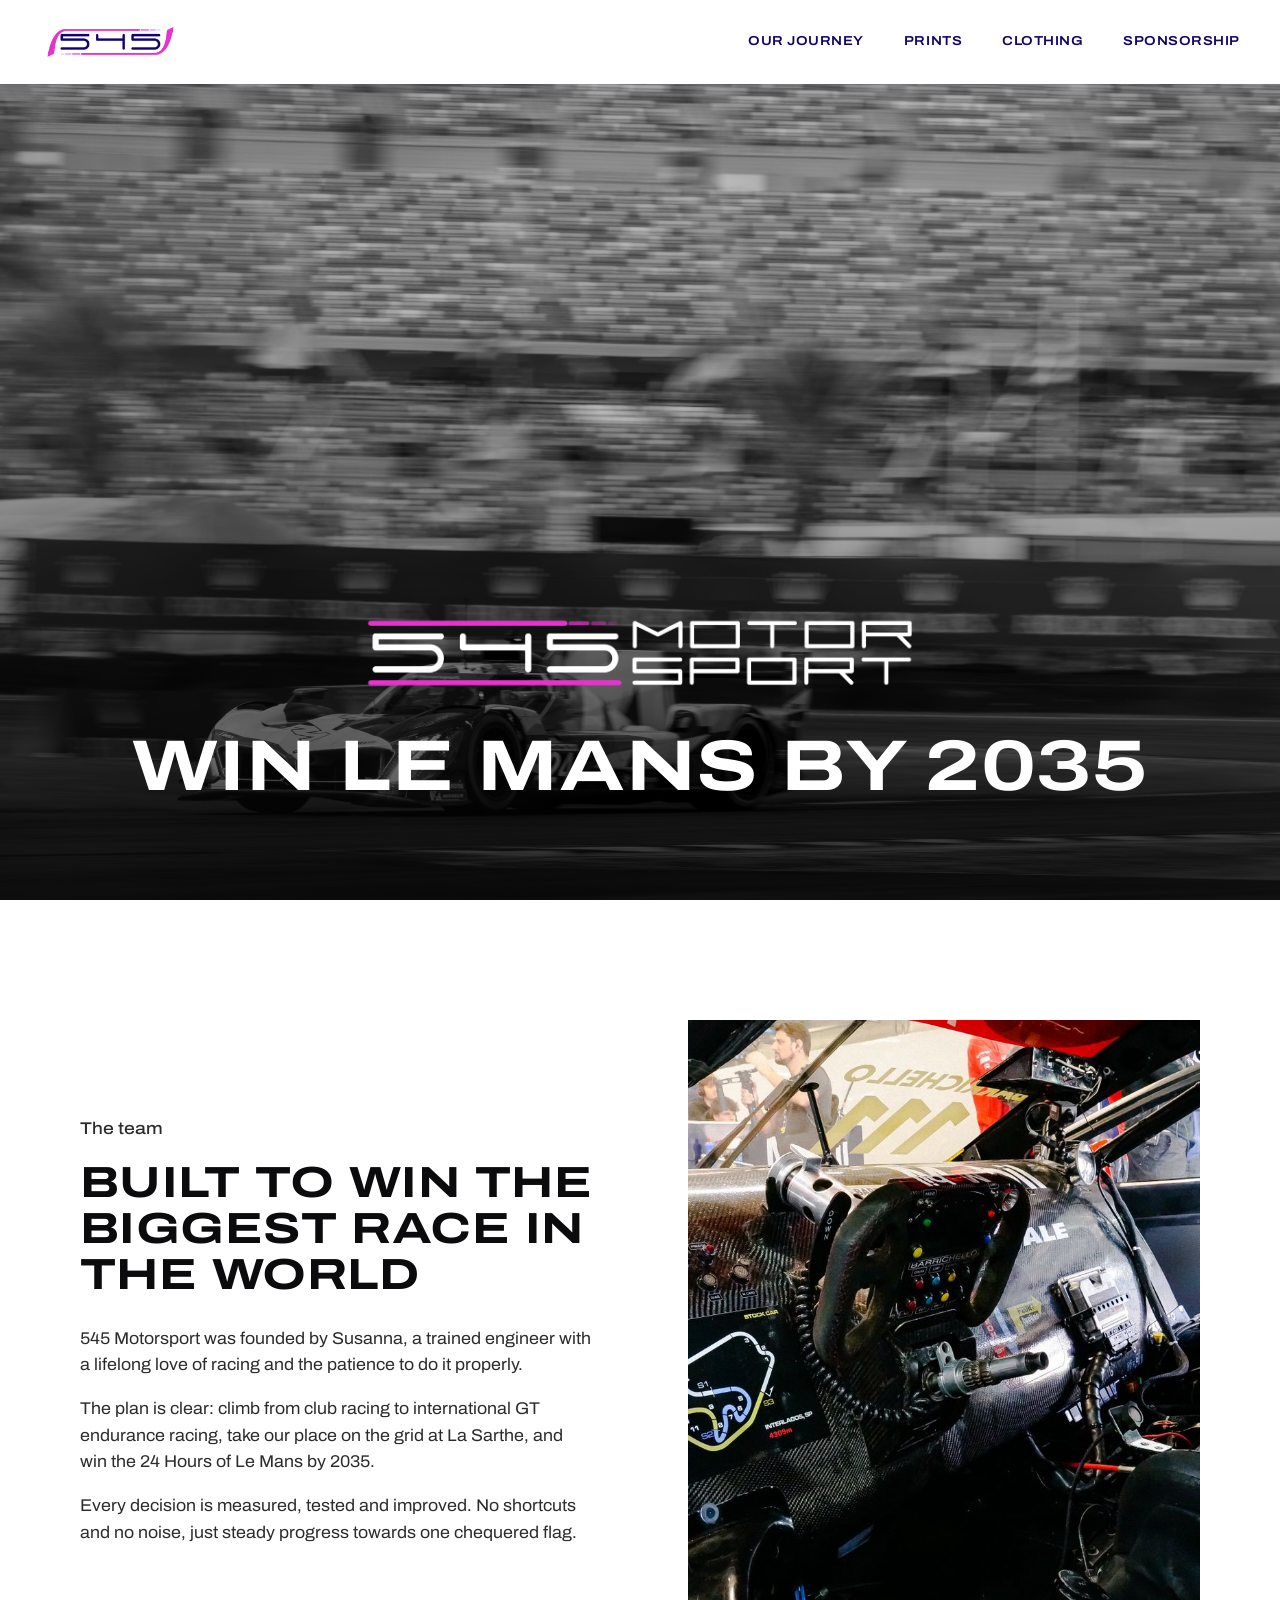
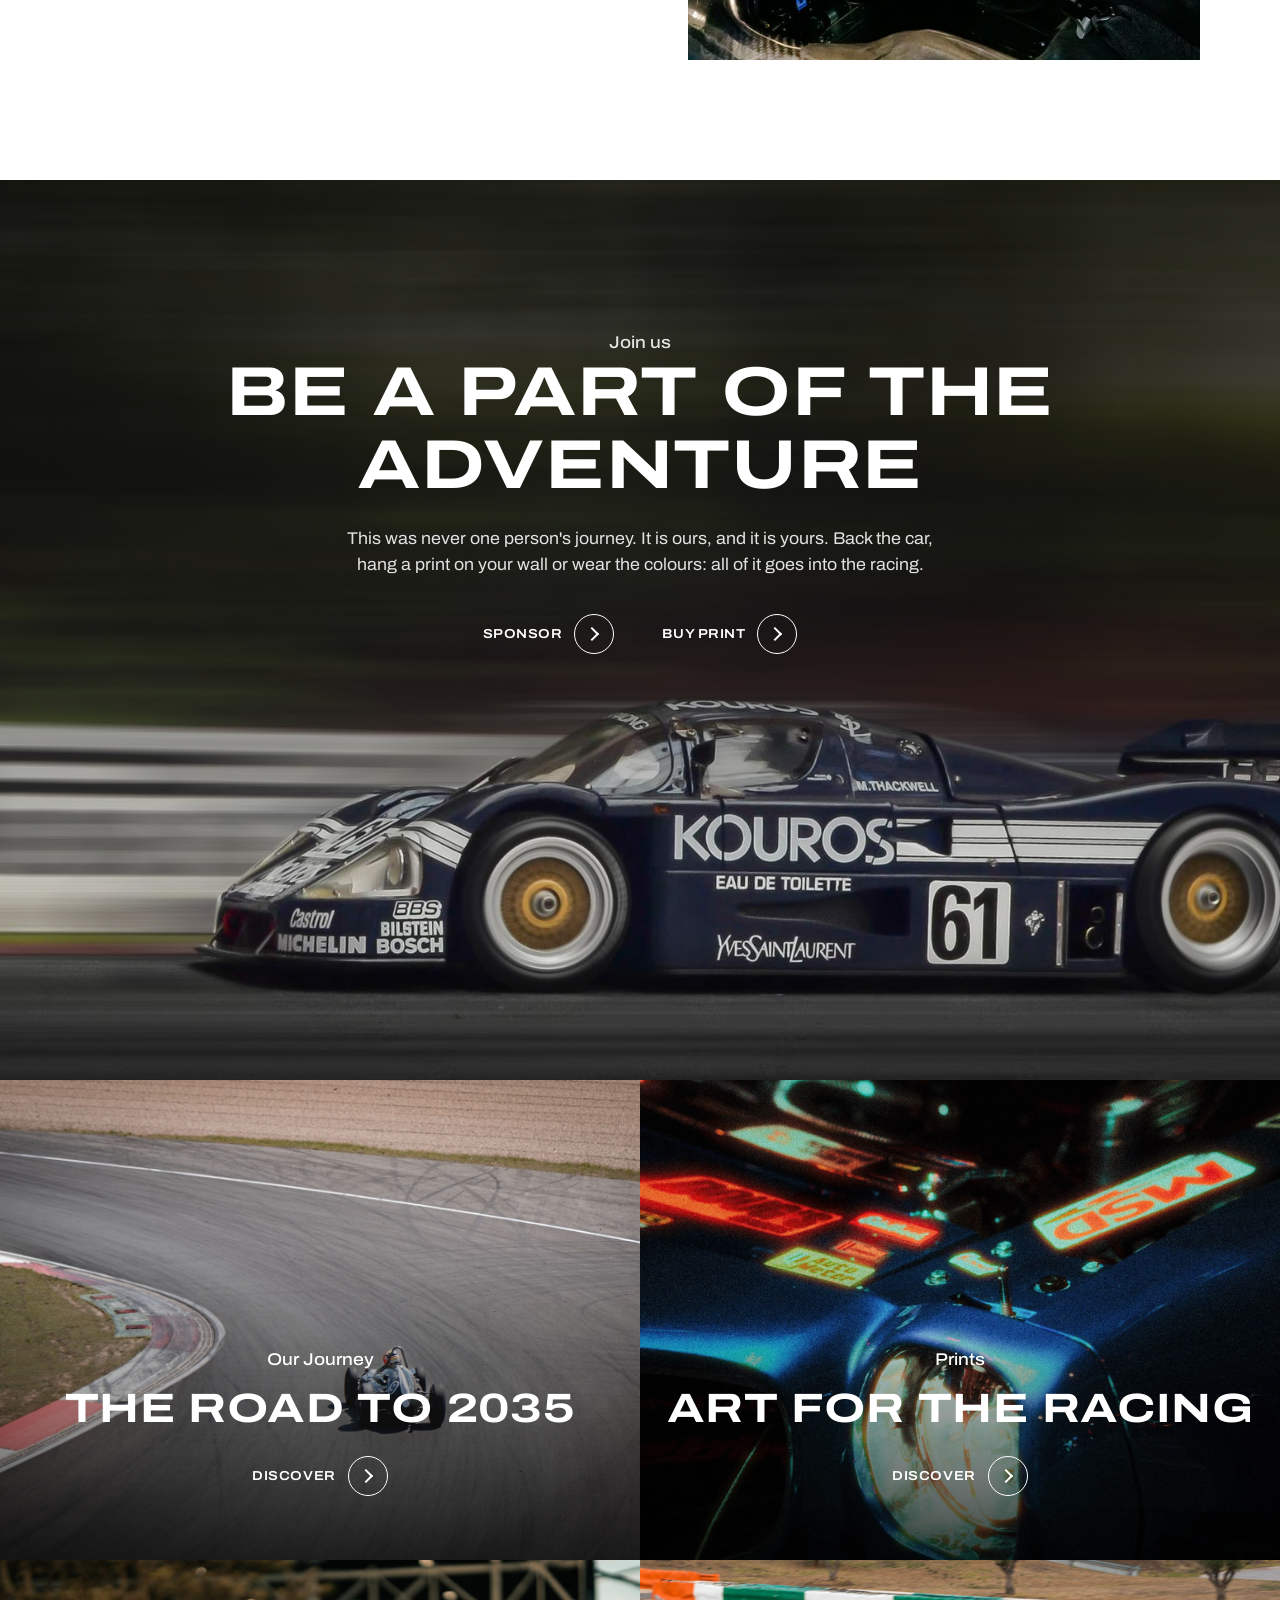
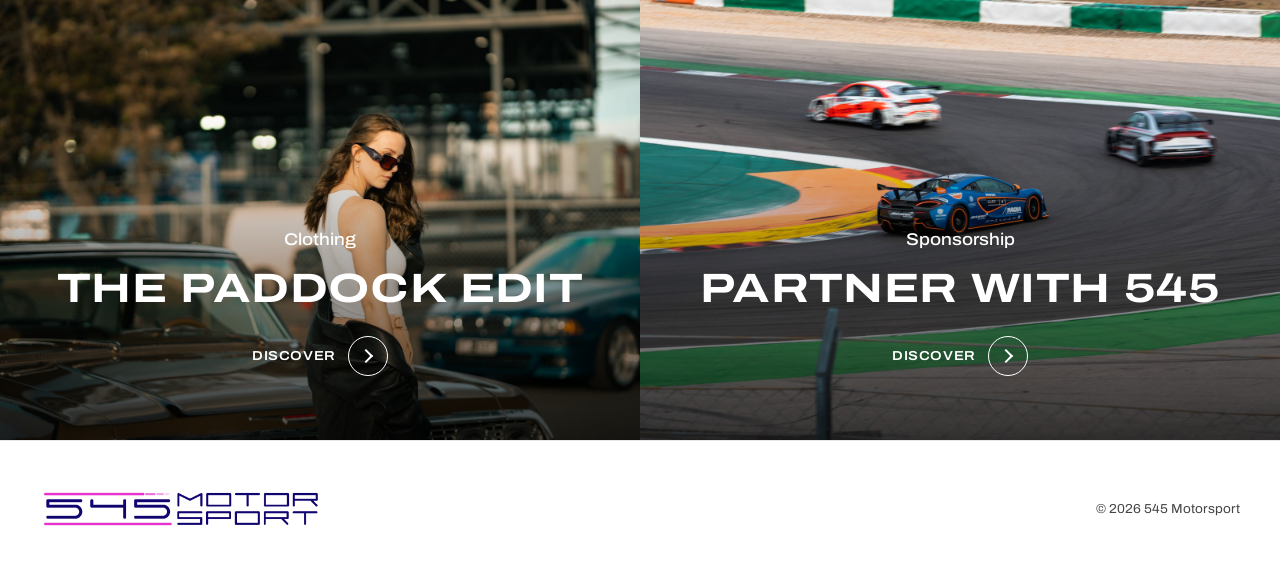
==== index.html @ 5cafd2eb "Slow the header logo animation to a 7-second cycle Co-Authored-By: Claude Opus 5.5 <noreply@anthropi" ====
<!doctype html>
<html lang="en-GB">
<head>
  <meta charset="utf-8">
  <meta name="viewport" content="width=device-width, initial-scale=1">
  <meta name="description" content="545 Motorsport: an engineer-led endurance racing team with one goal, to win the 24 Hours of Le Mans by 2035.">
  <title>545 Motorsport</title>
  <link rel="icon" href="favicon.svg" type="image/svg+xml">
  <link rel="preconnect" href="https://fonts.googleapis.com">
  <link rel="preconnect" href="https://fonts.gstatic.com" crossorigin>
  <link href="https://fonts.googleapis.com/css2?family=Archivo:wdth,wght@100..125,400..700&display=swap" rel="stylesheet">
  <link rel="stylesheet" href="style.css?v=1794669339">
</head>
<body>
<header class="top">
  <nav class="nav">
    <a href="index.html" class="nav-logo" aria-label="545 Motorsport home"><picture><source srcset="logo/545-navy.png" media="(prefers-reduced-motion: reduce)"><img src="logo/545-navy-loop.gif?v=7" alt="545" width="960" height="300"></picture></a>
    <a href="journey.html">Our Journey</a>
    <a href="prints.html">Prints</a>
    <a href="clothing.html">Clothing</a>
    <a href="sponsorship.html">Sponsorship</a>
  </nav>
</header>
<main>
  <section class="hero" style="background-image:url('img/hero.jpg')">
    <div class="hero-inner">
      <img class="hero-logo" src="logo/545-motorsport-white.png" alt="545 Motorsport">
      <h1 class="display">Win Le Mans by 2035</h1>
    </div>
  </section>

  <section class="story light">
    <div>
      <p class="kicker">The team</p>
      <h2 class="display">Built to win the biggest race in the world</h2>
      <p>545 Motorsport was founded by Susanna, a trained engineer with a lifelong love of racing and the patience to do it properly.</p>
      <p>The plan is clear: climb from club racing to international GT endurance racing, take our place on the grid at La Sarthe, and win the 24 Hours of Le Mans by 2035.</p>
      <p>Every decision is measured, tested and improved. No shortcuts and no noise, just steady progress towards one chequered flag.</p>
    </div>
    <img src="img/cockpit.jpg" alt="Inside a racing car cockpit">
  </section>

  <section class="banner" style="background-image:url('img/adventure.jpg')">
    <div class="inner">
      <p class="kicker">Join us</p>
      <h2 class="display">Be a part of the adventure</h2>
      <p>This was never one person's journey. It is ours, and it is yours. Back the car, hang a print on your wall or wear the colours: all of it goes into the racing.</p>
      <div class="go-row">
        <a class="go" href="sponsorship.html">Sponsor <i></i></a>
        <a class="go" href="prints.html">Buy print <i></i></a>
      </div>
    </div>
  </section>

  <section class="tiles">
    <a class="tile" href="journey.html" style="background-image:url('img/corner.jpg')"><div class="inner"><p class="kicker">Our Journey</p><h2 class="display">The road to 2035</h2><span class="go">Discover <i></i></span></div></a>
    <a class="tile" href="prints.html" style="background-image:url('img/headlight.jpg')"><div class="inner"><p class="kicker">Prints</p><h2 class="display">Art for the racing</h2><span class="go">Discover <i></i></span></div></a>
    <a class="tile" href="clothing.html" style="background-image:url('img/paddock-style.jpg')"><div class="inner"><p class="kicker">Clothing</p><h2 class="display">The Paddock Edit</h2><span class="go">Discover <i></i></span></div></a>
    <a class="tile" href="sponsorship.html" style="background-image:url('img/gt-cars.jpg')"><div class="inner"><p class="kicker">Sponsorship</p><h2 class="display">Partner with 545</h2><span class="go">Discover <i></i></span></div></a>
  </section>
</main>
<footer class="site-foot">
  <a href="index.html" aria-label="545 Motorsport home"><img src="logo/545-motorsport-navy.png" alt="545 Motorsport"></a>
  <p>&copy; 2026 545 Motorsport</p>
</footer>
<script>
  (function () {
    var top = document.querySelector(".top");
    var solid = !document.querySelector(".hero");
    function set() { top.classList.toggle("solid", solid || window.scrollY > 40); }
    set(); window.addEventListener("scroll", set, { passive: true });
  })();
</script>
</body>
</html>
---- style.css ----
:root {
  --black: #0b0b0d;
  --grey-9: #181818;
  --grey-8: #303030;
  --grey-5: #8a8a8a;
  --grey-2: #e6e6e6;
  --white: #ffffff;
  --rose: #d0468f;
  --navy: #10046f;   /* logo navy */
  --logo-pink: #e733cd;
  --head: 'Archivo', 'Helvetica Neue', Arial, sans-serif;
  --body: 'Archivo', 'Helvetica Neue', Arial, sans-serif;
}

* { box-sizing: border-box; }
html { scroll-behavior: smooth; }
body {
  margin: 0;
  background: var(--white);
  color: var(--black);
  font-family: var(--body);
  font-stretch: 105%;
  font-size: 16px;
  line-height: 1.55;
  -webkit-font-smoothing: antialiased;
}
img { max-width: 100%; display: block; }
a { color: inherit; }

/* Headline style */
.display {
  font-family: var(--head);
  font-stretch: 125%;
  font-weight: 700;
  text-transform: uppercase;
  letter-spacing: 0.01em;
  line-height: 1.05;
  margin: 0;
}
.kicker {
  font-family: var(--head);
  font-stretch: 112%;
  font-weight: 500;
  font-size: 17px;
  margin: 0 0 14px;
}

/* Header */
.top {
  position: fixed;
  top: 0; left: 0; right: 0;
  z-index: 30;
  background: var(--white);
  box-shadow: 0 1px 0 rgba(16,4,111,0.10);
}
.nav {
  max-width: 1440px;
  margin: 0 auto;
  padding: 0 40px;
  height: 84px;
  display: flex;
  align-items: center;
  gap: 40px;
}
.nav a {
  color: var(--navy);
  text-decoration: none;
  font-stretch: 112%;
  font-size: 13px;
  font-weight: 600;
  letter-spacing: 0.04em;
  text-transform: uppercase;
  padding: 6px 0;
  border-bottom: 2px solid transparent;
  transition: border-color 0.25s;
}
.nav a:hover, .nav a[aria-current="page"] { border-bottom-color: var(--logo-pink); }
.nav .nav-logo { margin-right: auto; border: 0; padding: 0; }
.nav .nav-logo img { height: 44px; width: auto; display: block; }

/* Full-bleed photo heroes */
.hero {
  position: relative;
  height: 100vh;
  min-height: 560px;
  background: var(--black) center / cover no-repeat;
  color: var(--white);
  display: flex;
  align-items: flex-end;
  justify-content: center;
  text-align: center;
}
.hero::before {
  content: "";
  position: absolute;
  inset: 0;
  background: linear-gradient(180deg, rgba(0,0,0,0.15) 40%, rgba(0,0,0,0.75) 100%);
}
.hero.short { height: 72vh; min-height: 460px; }
.hero-inner { position: relative; padding: 0 24px 96px; max-width: 1100px; }
.hero .display { font-size: clamp(34px, 5.6vw, 76px); }
.hero .lede { max-width: 640px; margin: 22px auto 0; font-size: 17px; color: rgba(255,255,255,0.85); }
.hero-logo { width: min(560px, 82vw); height: auto; margin: 0 auto 36px; }

/* Text-and-arrow links, Ferrari style */
.go {
  display: inline-flex;
  align-items: center;
  gap: 12px;
  font-stretch: 112%;
  font-size: 13px;
  font-weight: 600;
  letter-spacing: 0.04em;
  text-transform: uppercase;
  text-decoration: none;
  color: inherit;
}
.go i {
  width: 40px; height: 40px;
  border-radius: 50%;
  border: 1.5px solid currentColor;
  display: inline-flex;
  align-items: center;
  justify-content: center;
  transition: background 0.25s, color 0.25s, border-color 0.25s;
}
.go i::before {
  content: "";
  width: 8px; height: 8px;
  border-right: 2px solid currentColor;
  border-top: 2px solid currentColor;
  transform: translateX(-2px) rotate(45deg);
}
.go:hover i { background: var(--white); color: var(--black); border-color: var(--white); }
.light .go:hover i { background: var(--black); color: var(--white); border-color: var(--black); }
.go-row { display: flex; gap: 48px; justify-content: center; flex-wrap: wrap; margin-top: 36px; }

/* Story block: text left, image right */
.story {
  max-width: 1200px;
  margin: 0 auto;
  padding: 120px 40px;
  display: grid;
  grid-template-columns: 1fr 1fr;
  gap: 96px;
  align-items: center;
}
.story .display { font-size: clamp(30px, 3.4vw, 48px); margin-bottom: 28px; }
.story p { margin: 0 0 18px; font-size: 17px; color: #2b2b2b; }
.story > img { width: 100%; aspect-ratio: 4 / 5; object-fit: cover; }

/* Banner */
.banner {
  position: relative;
  min-height: 86vh;
  background: var(--black) center / cover no-repeat;
  color: var(--white);
  display: flex;
  align-items: center;
  justify-content: center;
  text-align: center;
}
.banner { align-items: flex-start; min-height: 100vh; background-position: center bottom; }
.banner::before { content: ""; position: absolute; inset: 0; background: linear-gradient(180deg, rgba(0,0,0,0.78) 0%, rgba(0,0,0,0.55) 45%, rgba(0,0,0,0.1) 75%); }
.banner .inner { position: relative; padding: 14vh 24px 80px; max-width: 980px; }
.banner .display { font-size: clamp(34px, 5.4vw, 72px); }
.banner p { max-width: 620px; margin: 24px auto 0; font-size: 17px; color: rgba(255,255,255,0.88); }

/* 2x2 tiles */
.tiles { display: grid; grid-template-columns: 1fr 1fr; }
.tile {
  position: relative;
  aspect-ratio: 4 / 3;
  background: var(--black) center / cover no-repeat;
  color: var(--white);
  display: flex;
  align-items: flex-end;
  justify-content: center;
  text-align: center;
  overflow: hidden;
}
.tile::before { content: ""; position: absolute; inset: 0; background: linear-gradient(180deg, rgba(0,0,0,0) 35%, rgba(0,0,0,0.72)); }
.tile .inner { position: relative; padding: 0 24px 64px; }
.tile .display { font-size: clamp(26px, 3.2vw, 46px); }
a.tile { text-decoration: none; }
.tile .go { margin-top: 26px; }
.tile:hover .go i { background: var(--white); color: var(--black); border-color: var(--white); }
.tile { background-size: cover; transition: background-size 0.6s; }


/* Generic content */
.section { max-width: 1200px; margin: 0 auto; padding: 112px 40px; }
.section-head { text-align: center; margin-bottom: 64px; }
.section-head .display { font-size: clamp(28px, 3.6vw, 50px); }
.section-head p { max-width: 620px; margin: 18px auto 0; color: #444; font-size: 17px; }
.dark { background: var(--black); color: var(--white); }
.grey { background: var(--grey-9); color: var(--white); }
.dark .section-head p, .grey .section-head p { color: rgba(255,255,255,0.75); }

.ledger { display: grid; grid-template-columns: 1fr 1fr; gap: 80px; }
.ledger h3 { font-size: 24px; margin-bottom: 24px; }
.ledger ul { list-style: none; margin: 0; padding: 0; }
.ledger li { padding: 16px 0; border-bottom: 1px solid rgba(255,255,255,0.14); color: rgba(255,255,255,0.82); }

/* Journey */
.intro { max-width: 980px; margin: 0 auto; padding: 120px 40px 72px; text-align: center; }
.intro .display { font-size: clamp(28px, 3.8vw, 54px); }
.intro p { max-width: 640px; margin: 24px auto 0; font-size: 17px; color: #444; }

.lap { max-width: 1200px; margin: 0 auto; padding: 0 40px 120px; }
.lap-line { position: relative; height: 2px; background: var(--grey-2); margin: 40px 0 0; }
.lap-line .done { position: absolute; left: 0; top: 0; bottom: 0; background: var(--rose); }
.lap-dots { position: relative; display: flex; justify-content: space-between; margin-top: -8px; }
.lap-dots span { width: 14px; height: 14px; border-radius: 50%; background: var(--white); border: 2px solid var(--black); }
.lap-dots span.on { background: var(--rose); border-color: var(--rose); }
.lap-dots span.flag { width: 20px; height: 20px; margin-top: -3px; background: var(--black); }
.lap-years { display: flex; justify-content: space-between; margin-top: 18px; font-size: 12px; font-weight: 700; letter-spacing: 0.04em; color: var(--grey-5); }
.lap-years b { color: var(--black); }

.chapter { display: grid; grid-template-columns: 1fr 1fr; min-height: 640px; }
.chapter + .chapter { border-top: 1px solid var(--grey-2); }
.chapter .pic { background: var(--black) center / cover no-repeat; min-height: 420px; }
.chapter .txt { padding: 96px 80px; display: flex; flex-direction: column; justify-content: center; }
.chapter.flip .pic { order: 2; }
.chapter.final { background: var(--black); color: var(--white); border-top: 0; }
.year { font-family: var(--head); font-stretch: 125%; font-weight: 700; font-size: clamp(56px, 7vw, 104px); line-height: 0.9; letter-spacing: -0.01em; margin: 0 0 18px; }
.chapter .display { font-size: clamp(22px, 2.2vw, 32px); margin-bottom: 28px; }
.miles { list-style: none; margin: 0; padding: 0; }
.miles li { display: flex; justify-content: space-between; gap: 16px; padding: 14px 0; border-top: 1px solid var(--grey-2); font-size: 17px; font-weight: 500; }
.final .miles li { border-top-color: rgba(255,255,255,0.18); }
.miles li span { font-size: 12px; font-weight: 700; letter-spacing: 0.06em; text-transform: uppercase; color: var(--grey-5); white-space: nowrap; }
.miles li.ok span { color: var(--rose); }
.miles li.goal { font-stretch: 125%; font-weight: 700; text-transform: uppercase; font-size: 20px; }
.miles li.goal span { color: var(--rose); }

/* Sponsorship */
.tiers { display: grid; grid-template-columns: repeat(3, 1fr); gap: 2px; background: var(--grey-2); }
.tier { background: var(--white); padding: 48px 40px 52px; }
.tier.feature { background: var(--black); color: var(--white); }
.tier h3 { font-size: 26px; margin-bottom: 8px; }
.tier .price { font-size: 13px; font-weight: 700; letter-spacing: 0.04em; text-transform: uppercase; color: var(--rose); margin: 0 0 26px; }
.tier ul { margin: 0; padding: 0 0 0 18px; color: #444; }
.tier.feature ul { color: rgba(255,255,255,0.8); }
.tier li { margin-bottom: 9px; }
.pack-line { text-align: center; margin-top: 36px; color: #444; }
.pack-line a { font-weight: 600; }

.sponsors { display: grid; grid-template-columns: repeat(3, 1fr); gap: 2px; background: var(--grey-2); }
.sponsor { background: var(--white); aspect-ratio: 16 / 10; display: flex; align-items: center; justify-content: center; padding: 40px 56px; transition: opacity 0.25s; }
.sponsor:hover { opacity: 0.75; }
.sponsor img { max-height: 100%; object-fit: contain; }

/* Shop */
.shop { display: grid; grid-template-columns: repeat(3, 1fr); gap: 64px 32px; }
.item figure { margin: 0; }
.item .art { background: #f2f2f2; padding: 36px; overflow: hidden; }
.item .art img { transition: transform 0.6s ease; box-shadow: 0 24px 40px -24px rgba(0,0,0,0.45); }
.item:hover .art img { transform: scale(1.03); }
.shop.clothes .item .art { padding: 0; }
.shop.clothes .item .art img { box-shadow: none; }
.item figcaption { padding-top: 20px; }
.item .name { display: block; font-stretch: 125%; font-weight: 700; text-transform: uppercase; font-size: 17px; }
.item .meta { display: block; font-size: 14px; color: #555; margin-top: 4px; }
.item .cost { display: block; font-size: 15px; font-weight: 600; margin-top: 8px; }

.note { margin-top: 112px; padding-top: 48px; border-top: 1px solid var(--grey-2); display: grid; grid-template-columns: 1fr 2fr; gap: 48px; }
.note h3 { font-size: 24px; }
.note p { margin: 0; color: #444; font-size: 17px; }
.note a { font-weight: 600; }

/* Contact */
.contact { display: grid; grid-template-columns: 1fr 1.6fr; gap: 2px; background: var(--grey-2); }
.pack {
  width: 100%;
  border: 0;
  background: var(--black);
  color: var(--white);
  font-family: var(--head);
  font-stretch: 125%;
  font-weight: 700;
  text-transform: uppercase;
  font-size: 28px;
  line-height: 1.1;
  text-align: left;
  padding: 48px;
  cursor: pointer;
  display: flex;
  flex-direction: column;
  justify-content: space-between;
  gap: 32px;
  transition: background 0.25s;
}
.pack small { font-family: var(--body); font-stretch: 105%; font-weight: 400; text-transform: none; font-size: 15px; color: rgba(255,255,255,0.75); }
.pack:hover, .pack.on { background: var(--rose); }
.pack:hover small, .pack.on small { color: rgba(255,255,255,0.92); }
.enquiry { background: var(--white); padding: 48px; }
.enquiry h3 { font-size: 24px; margin-bottom: 8px; }
.enquiry label { display: block; font-size: 12px; font-weight: 700; letter-spacing: 0.04em; text-transform: uppercase; margin: 26px 0 6px; }
.enquiry input, .enquiry textarea { width: 100%; font: inherit; padding: 12px 0; border: 0; border-bottom: 1.5px solid #bdbdbd; background: transparent; border-radius: 0; }
.enquiry input:focus, .enquiry textarea:focus { outline: none; border-bottom-color: var(--black); }
.enquiry textarea { min-height: 120px; resize: vertical; }
.send {
  margin-top: 36px;
  width: 100%;
  padding: 20px;
  border: 0;
  background: var(--rose);
  color: var(--white);
  font-family: var(--head);
  font-stretch: 112%;
  font-weight: 700;
  font-size: 13px;
  letter-spacing: 0.06em;
  text-transform: uppercase;
  cursor: pointer;
  transition: background 0.25s;
}
.send:hover { background: var(--black); }

/* Footer */
.site-foot {
  background: var(--white);
  padding: 48px 40px;
  display: flex;
  flex-wrap: wrap;
  align-items: center;
  justify-content: space-between;
  gap: 20px;
  border-top: 1px solid var(--grey-2);
}
.site-foot img { height: 40px; width: auto; }
.site-foot p { margin: 0; font-size: 13px; color: #444; }

@media (max-width: 900px) {
  .story, .ledger, .note, .contact, .chapter { grid-template-columns: 1fr; gap: 48px; }
  .chapter { gap: 0; }
  .chapter.flip .pic { order: 0; }
  .chapter .txt { padding: 56px 24px 72px; }
  .lap-years span:not(:first-child):not(:last-child) { display: none; }
  .story { padding: 88px 24px; }
  .tiers, .sponsors { grid-template-columns: 1fr; }
  .shop { grid-template-columns: repeat(2, 1fr); gap: 40px 16px; }

}
@media (max-width: 640px) {
  .nav { padding: 0 16px; gap: 14px; height: 64px; }
  .nav a { font-size: 10px; letter-spacing: 0; }
  .nav .nav-logo img { height: 30px; }
  .site-foot { padding: 36px 16px; }
  .site-foot img { height: 30px; }
  .section { padding: 80px 16px; }
  .story { padding: 72px 16px; }
  .tiles { grid-template-columns: 1fr; }
  .shop { grid-template-columns: 1fr; }
  .hero-inner { padding-bottom: 72px; }
  .pack, .enquiry { padding: 32px 24px; }
}
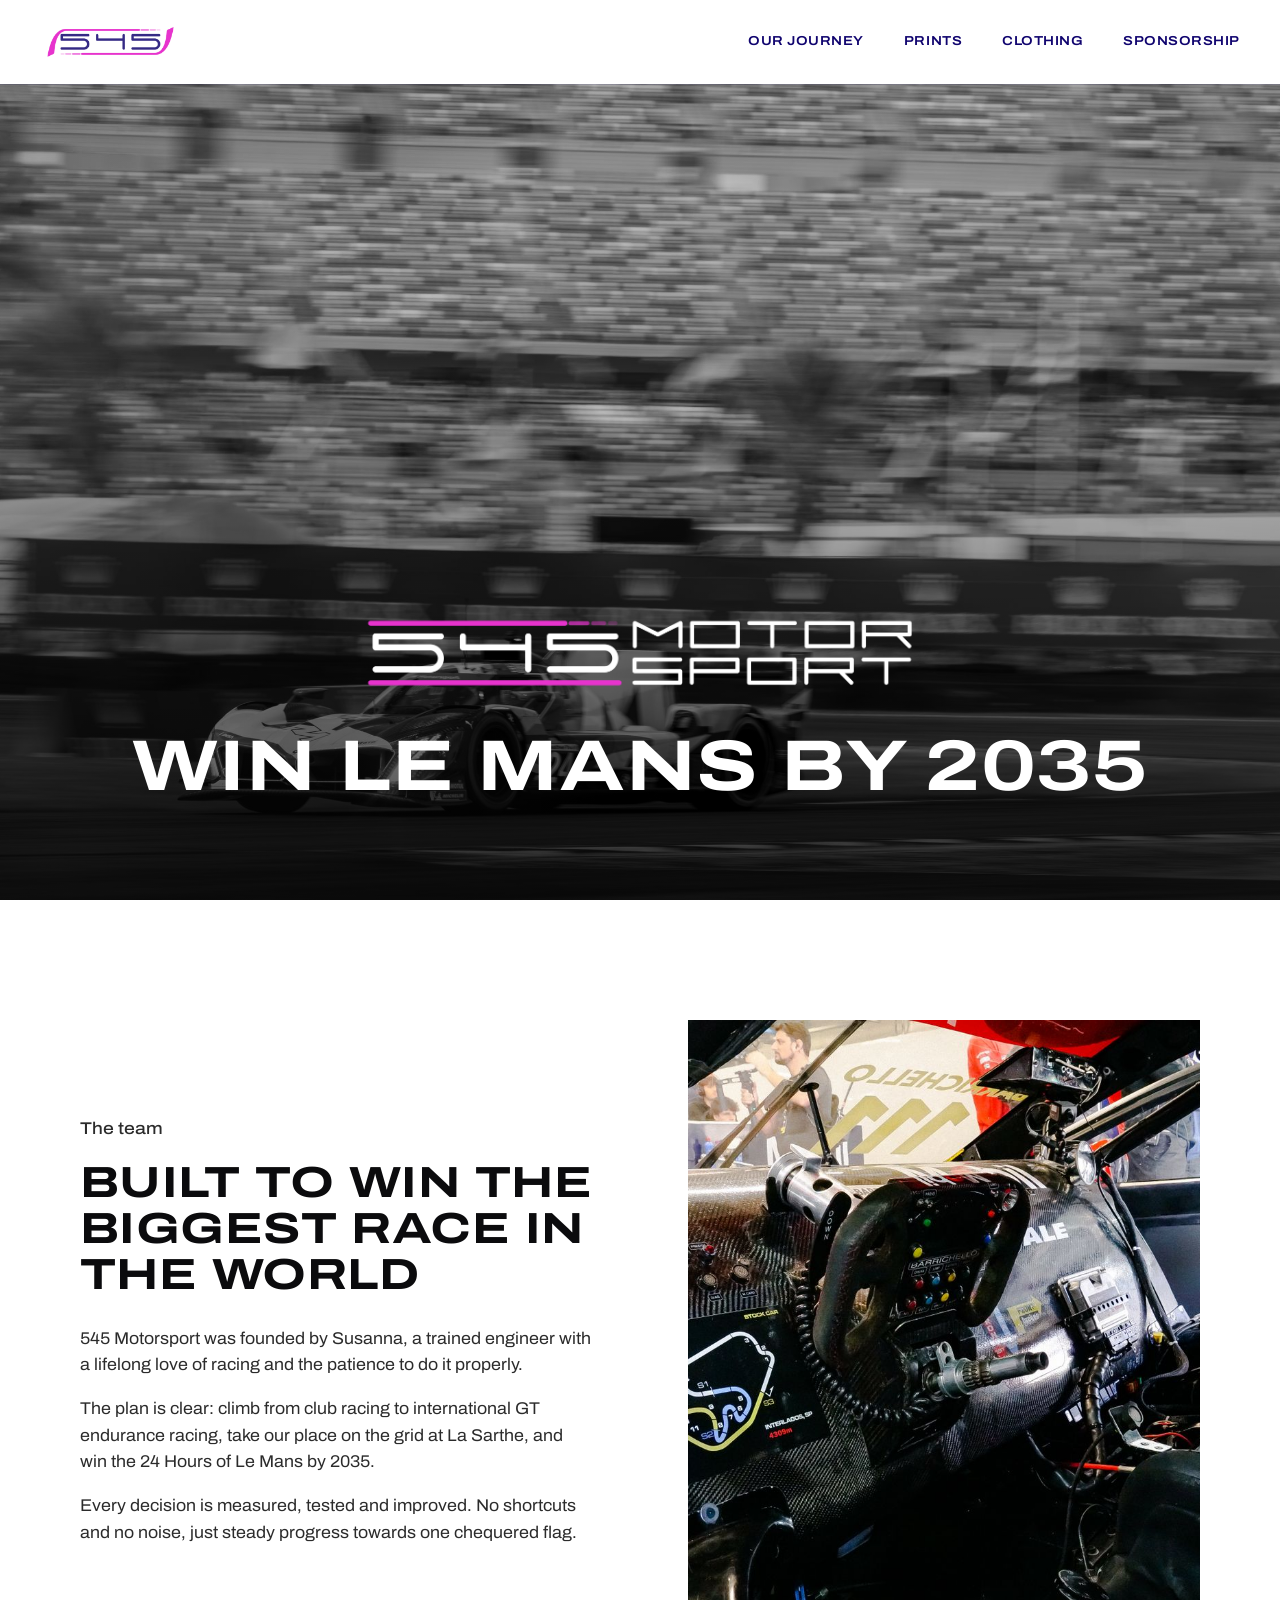
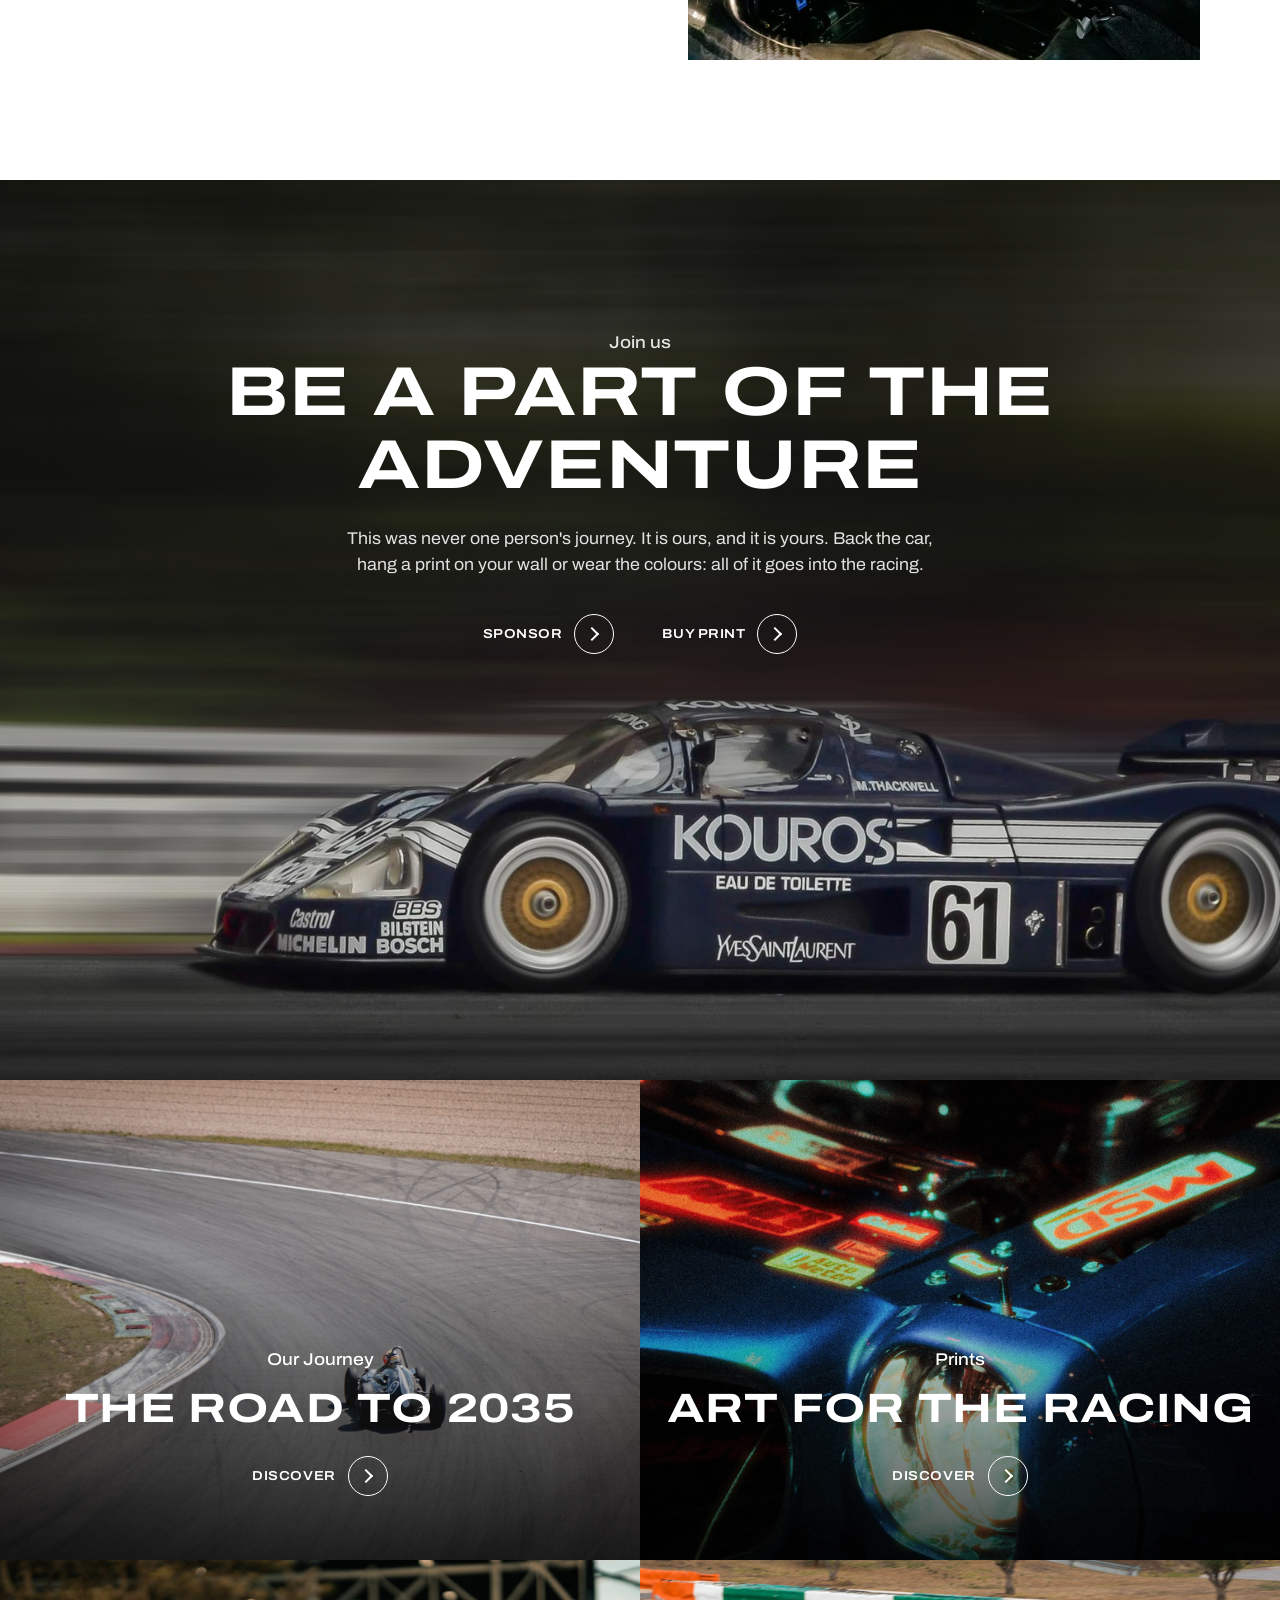
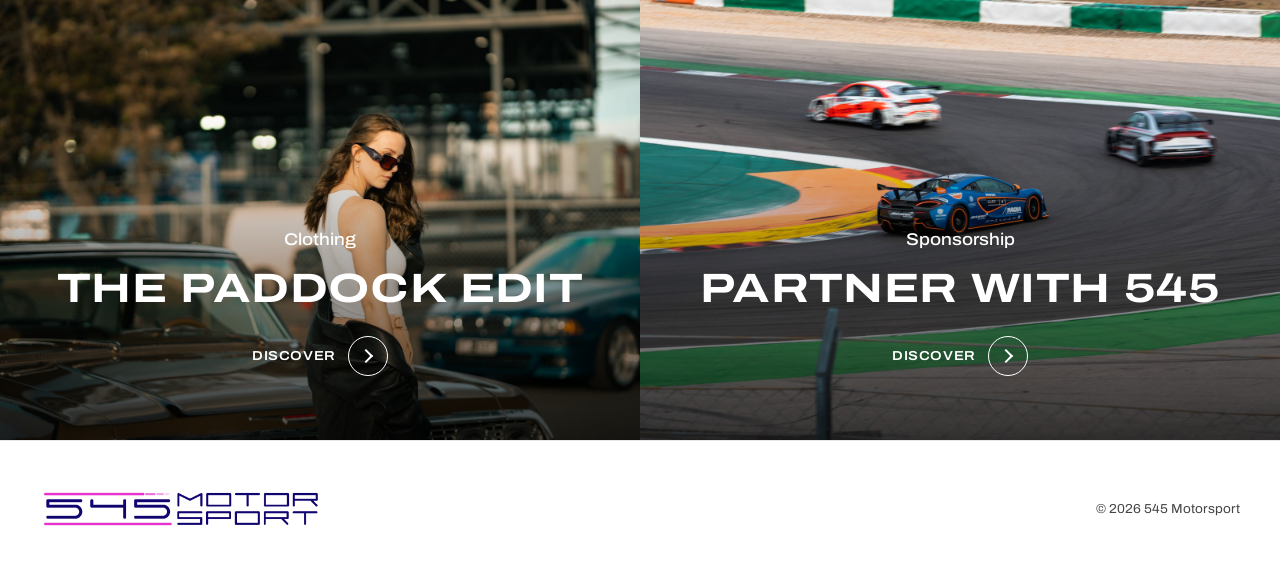
==== commit 20ac0da2: "Use the pink swoosh as the browser-tab and home-screen icon Co-Authored-By: Claude Opus 5.5 <noreply" ====
--- a/index.html
+++ b/index.html
@@ -5,7 +5,8 @@
   <meta name="viewport" content="width=device-width, initial-scale=1">
   <meta name="description" content="545 Motorsport: an engineer-led endurance racing team with one goal, to win the 24 Hours of Le Mans by 2035.">
   <title>545 Motorsport</title>
-  <link rel="icon" href="favicon.svg" type="image/svg+xml">
+  <link rel="icon" href="logo/favicon.png?v=2" type="image/png">
+  <link rel="apple-touch-icon" href="logo/apple-touch-icon.png?v=2">
   <link rel="preconnect" href="https://fonts.googleapis.com">
   <link rel="preconnect" href="https://fonts.gstatic.com" crossorigin>
   <link href="https://fonts.googleapis.com/css2?family=Archivo:wdth,wght@100..125,400..700&display=swap" rel="stylesheet">
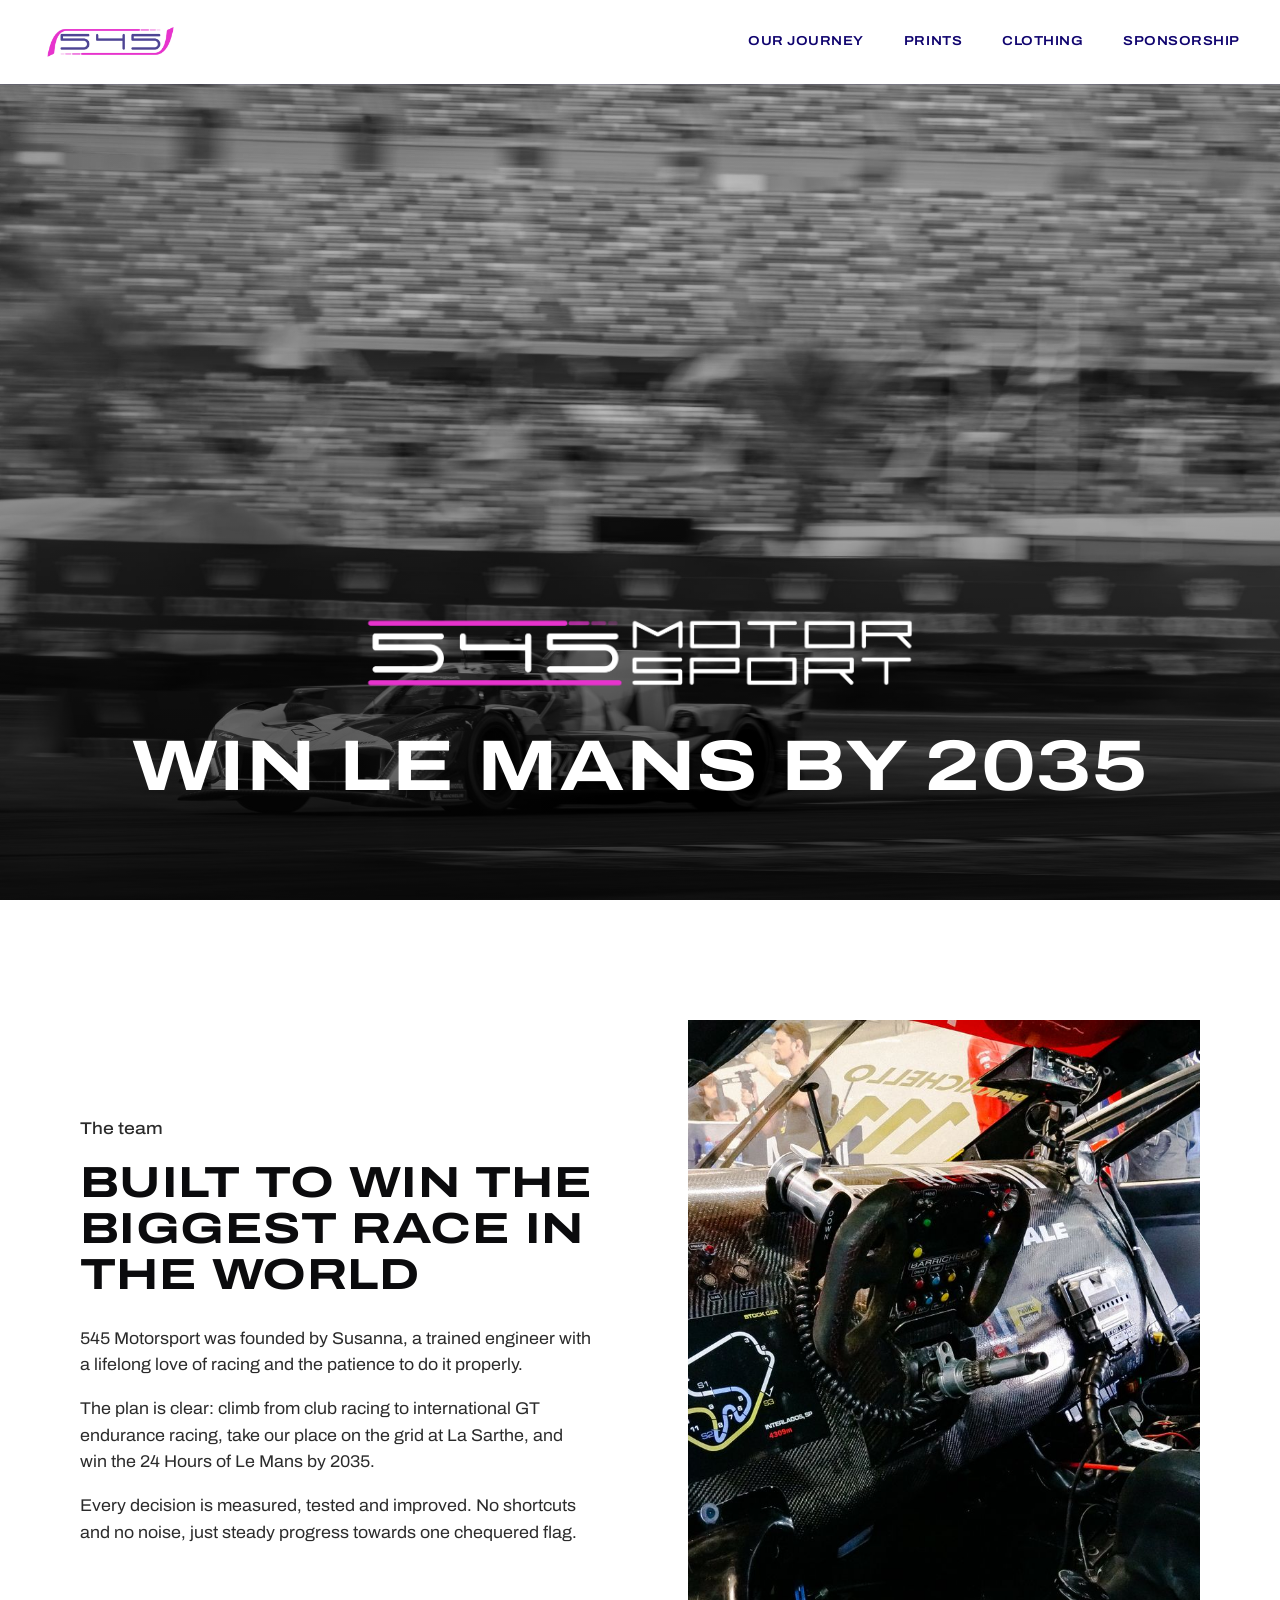
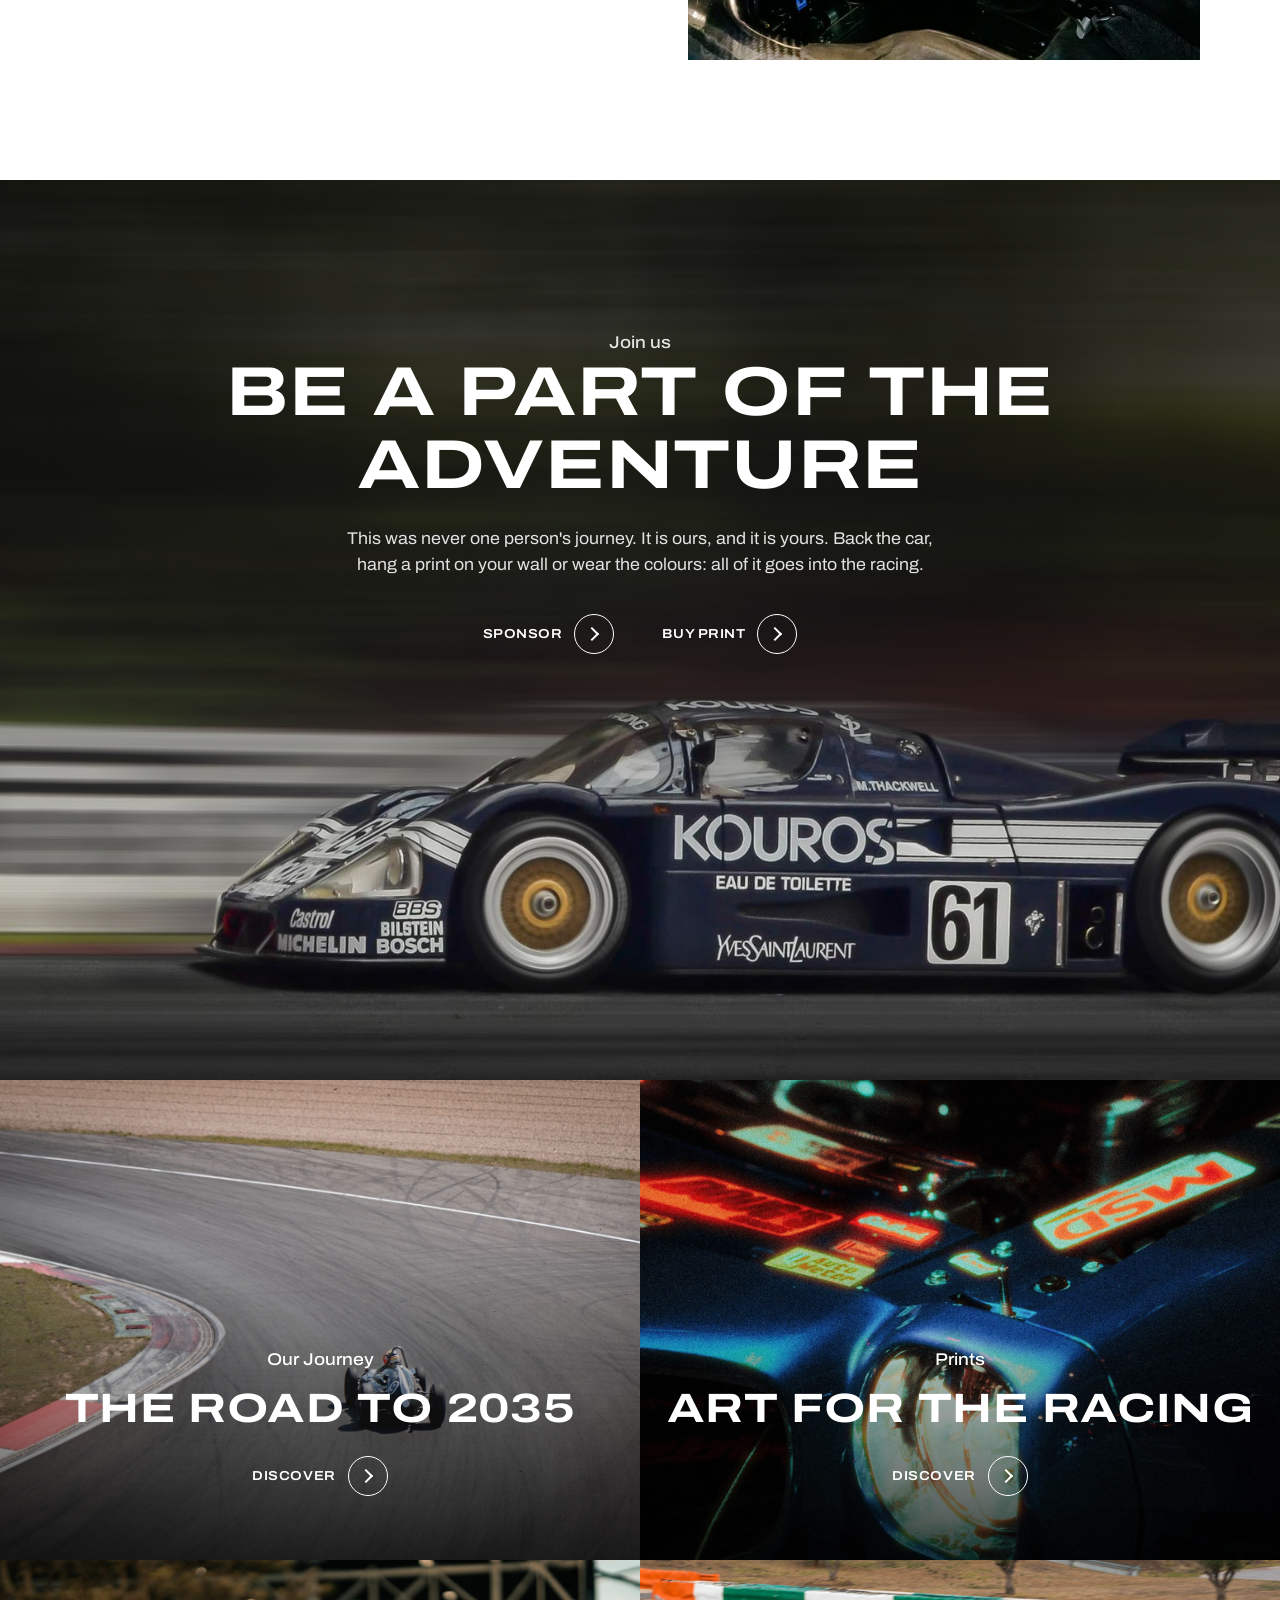
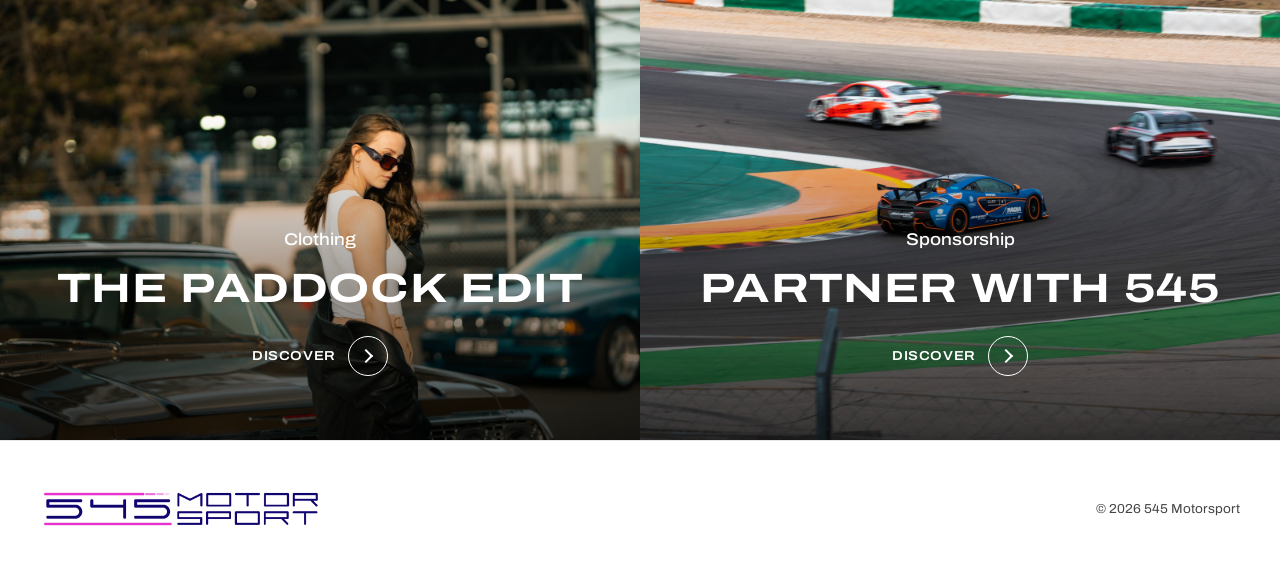
==== commit 04606ed2: "Header logo animation back to a 5-second cycle Co-Authored-By: Claude Opus 5.5 <noreply@anthropic.co" ====
--- a/index.html
+++ b/index.html
@@ -15,7 +15,7 @@
 <body>
 <header class="top">
   <nav class="nav">
-    <a href="index.html" class="nav-logo" aria-label="545 Motorsport home"><picture><source srcset="logo/545-navy.png" media="(prefers-reduced-motion: reduce)"><img src="logo/545-navy-loop.gif?v=7" alt="545" width="960" height="300"></picture></a>
+    <a href="index.html" class="nav-logo" aria-label="545 Motorsport home"><picture><source srcset="logo/545-navy.png" media="(prefers-reduced-motion: reduce)"><img src="logo/545-navy-loop.gif?v=5" alt="545" width="960" height="300"></picture></a>
     <a href="journey.html">Our Journey</a>
     <a href="prints.html">Prints</a>
     <a href="clothing.html">Clothing</a>
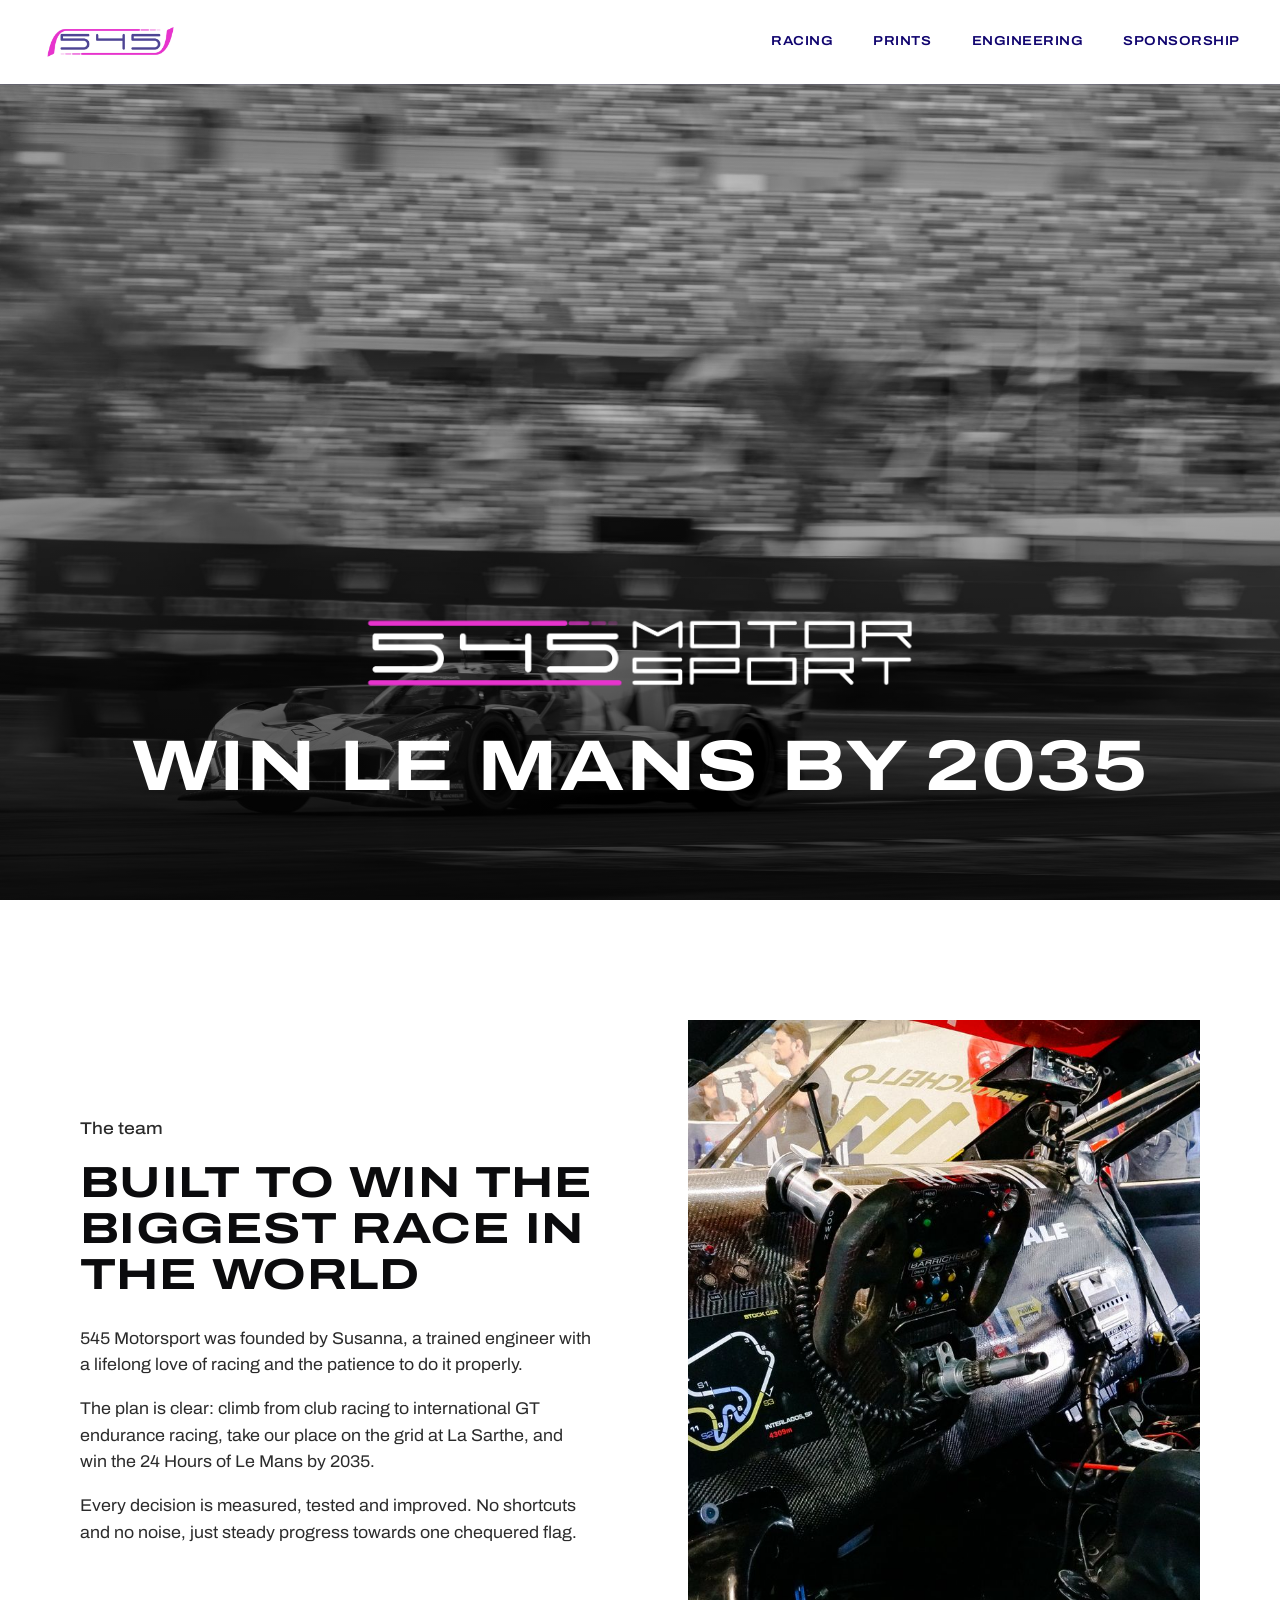
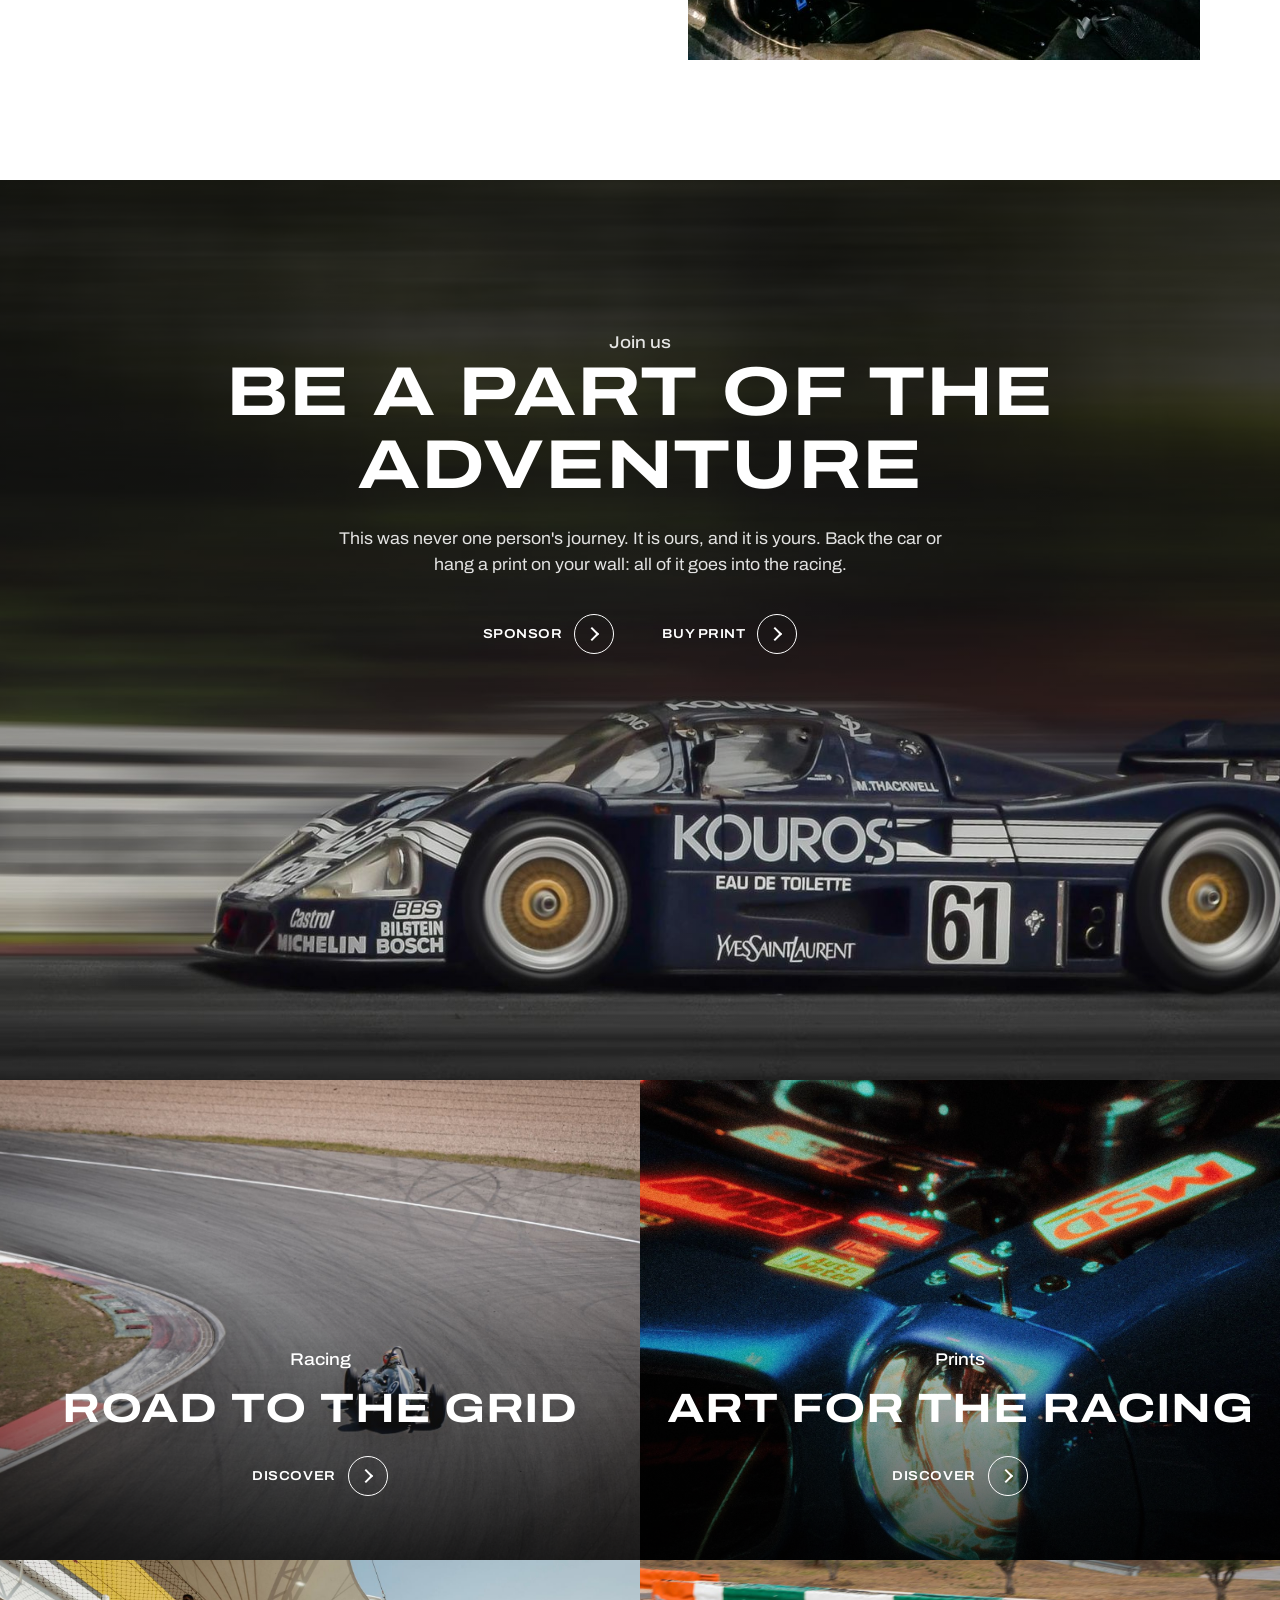
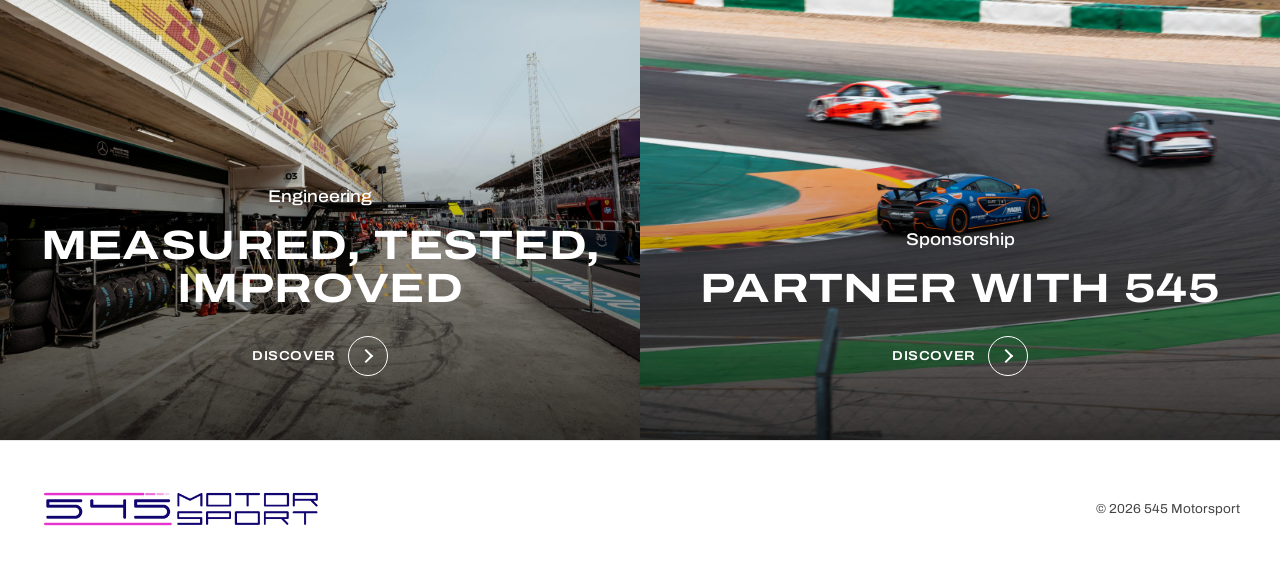
==== commit 6c066c67: "Racing page, split prints, new Engineering page; clothing removed - Menu: Our Journey -> Racing; jou" ====
--- a/index.html
+++ b/index.html
@@ -10,15 +10,15 @@
   <link rel="preconnect" href="https://fonts.googleapis.com">
   <link rel="preconnect" href="https://fonts.gstatic.com" crossorigin>
   <link href="https://fonts.googleapis.com/css2?family=Archivo:wdth,wght@100..125,400..700&display=swap" rel="stylesheet">
-  <link rel="stylesheet" href="style.css?v=1794669339">
+  <link rel="stylesheet" href="style.css?v=1794671868">
 </head>
 <body>
 <header class="top">
   <nav class="nav">
     <a href="index.html" class="nav-logo" aria-label="545 Motorsport home"><picture><source srcset="logo/545-navy.png" media="(prefers-reduced-motion: reduce)"><img src="logo/545-navy-loop.gif?v=5" alt="545" width="960" height="300"></picture></a>
-    <a href="journey.html">Our Journey</a>
+    <a href="journey.html">Racing</a>
     <a href="prints.html">Prints</a>
-    <a href="clothing.html">Clothing</a>
+    <a href="engineering.html">Engineering</a>
     <a href="sponsorship.html">Sponsorship</a>
   </nav>
 </header>
@@ -45,7 +45,7 @@
     <div class="inner">
       <p class="kicker">Join us</p>
       <h2 class="display">Be a part of the adventure</h2>
-      <p>This was never one person's journey. It is ours, and it is yours. Back the car, hang a print on your wall or wear the colours: all of it goes into the racing.</p>
+      <p>This was never one person's journey. It is ours, and it is yours. Back the car or hang a print on your wall: all of it goes into the racing.</p>
       <div class="go-row">
         <a class="go" href="sponsorship.html">Sponsor <i></i></a>
         <a class="go" href="prints.html">Buy print <i></i></a>
@@ -54,9 +54,9 @@
   </section>
 
   <section class="tiles">
-    <a class="tile" href="journey.html" style="background-image:url('img/corner.jpg')"><div class="inner"><p class="kicker">Our Journey</p><h2 class="display">The road to 2035</h2><span class="go">Discover <i></i></span></div></a>
+    <a class="tile" href="journey.html" style="background-image:url('img/corner.jpg')"><div class="inner"><p class="kicker">Racing</p><h2 class="display">Road to the grid</h2><span class="go">Discover <i></i></span></div></a>
     <a class="tile" href="prints.html" style="background-image:url('img/headlight.jpg')"><div class="inner"><p class="kicker">Prints</p><h2 class="display">Art for the racing</h2><span class="go">Discover <i></i></span></div></a>
-    <a class="tile" href="clothing.html" style="background-image:url('img/paddock-style.jpg')"><div class="inner"><p class="kicker">Clothing</p><h2 class="display">The Paddock Edit</h2><span class="go">Discover <i></i></span></div></a>
+    <a class="tile" href="engineering.html" style="background-image:url('img/pit-lane.jpg')"><div class="inner"><p class="kicker">Engineering</p><h2 class="display">Measured, tested, improved</h2><span class="go">Discover <i></i></span></div></a>
     <a class="tile" href="sponsorship.html" style="background-image:url('img/gt-cars.jpg')"><div class="inner"><p class="kicker">Sponsorship</p><h2 class="display">Partner with 545</h2><span class="go">Discover <i></i></span></div></a>
   </section>
 </main>
--- a/style.css
+++ b/style.css
@@ -256,13 +256,13 @@
 .item .art { background: #f2f2f2; padding: 36px; overflow: hidden; }
 .item .art img { transition: transform 0.6s ease; box-shadow: 0 24px 40px -24px rgba(0,0,0,0.45); }
 .item:hover .art img { transform: scale(1.03); }
-.shop.clothes .item .art { padding: 0; }
-.shop.clothes .item .art img { box-shadow: none; }
 .item figcaption { padding-top: 20px; }
 .item .name { display: block; font-stretch: 125%; font-weight: 700; text-transform: uppercase; font-size: 17px; }
 .item .meta { display: block; font-size: 14px; color: #555; margin-top: 4px; }
 .item .cost { display: block; font-size: 15px; font-weight: 600; margin-top: 8px; }
 
+.print-group { margin-top: 112px; }
+.coming { text-align: center; margin: 0; padding: 56px 24px; background: #f2f2f2; font-stretch: 125%; font-weight: 700; text-transform: uppercase; letter-spacing: 0.06em; color: #555; }
 .note { margin-top: 112px; padding-top: 48px; border-top: 1px solid var(--grey-2); display: grid; grid-template-columns: 1fr 2fr; gap: 48px; }
 .note h3 { font-size: 24px; }
 .note p { margin: 0; color: #444; font-size: 17px; }
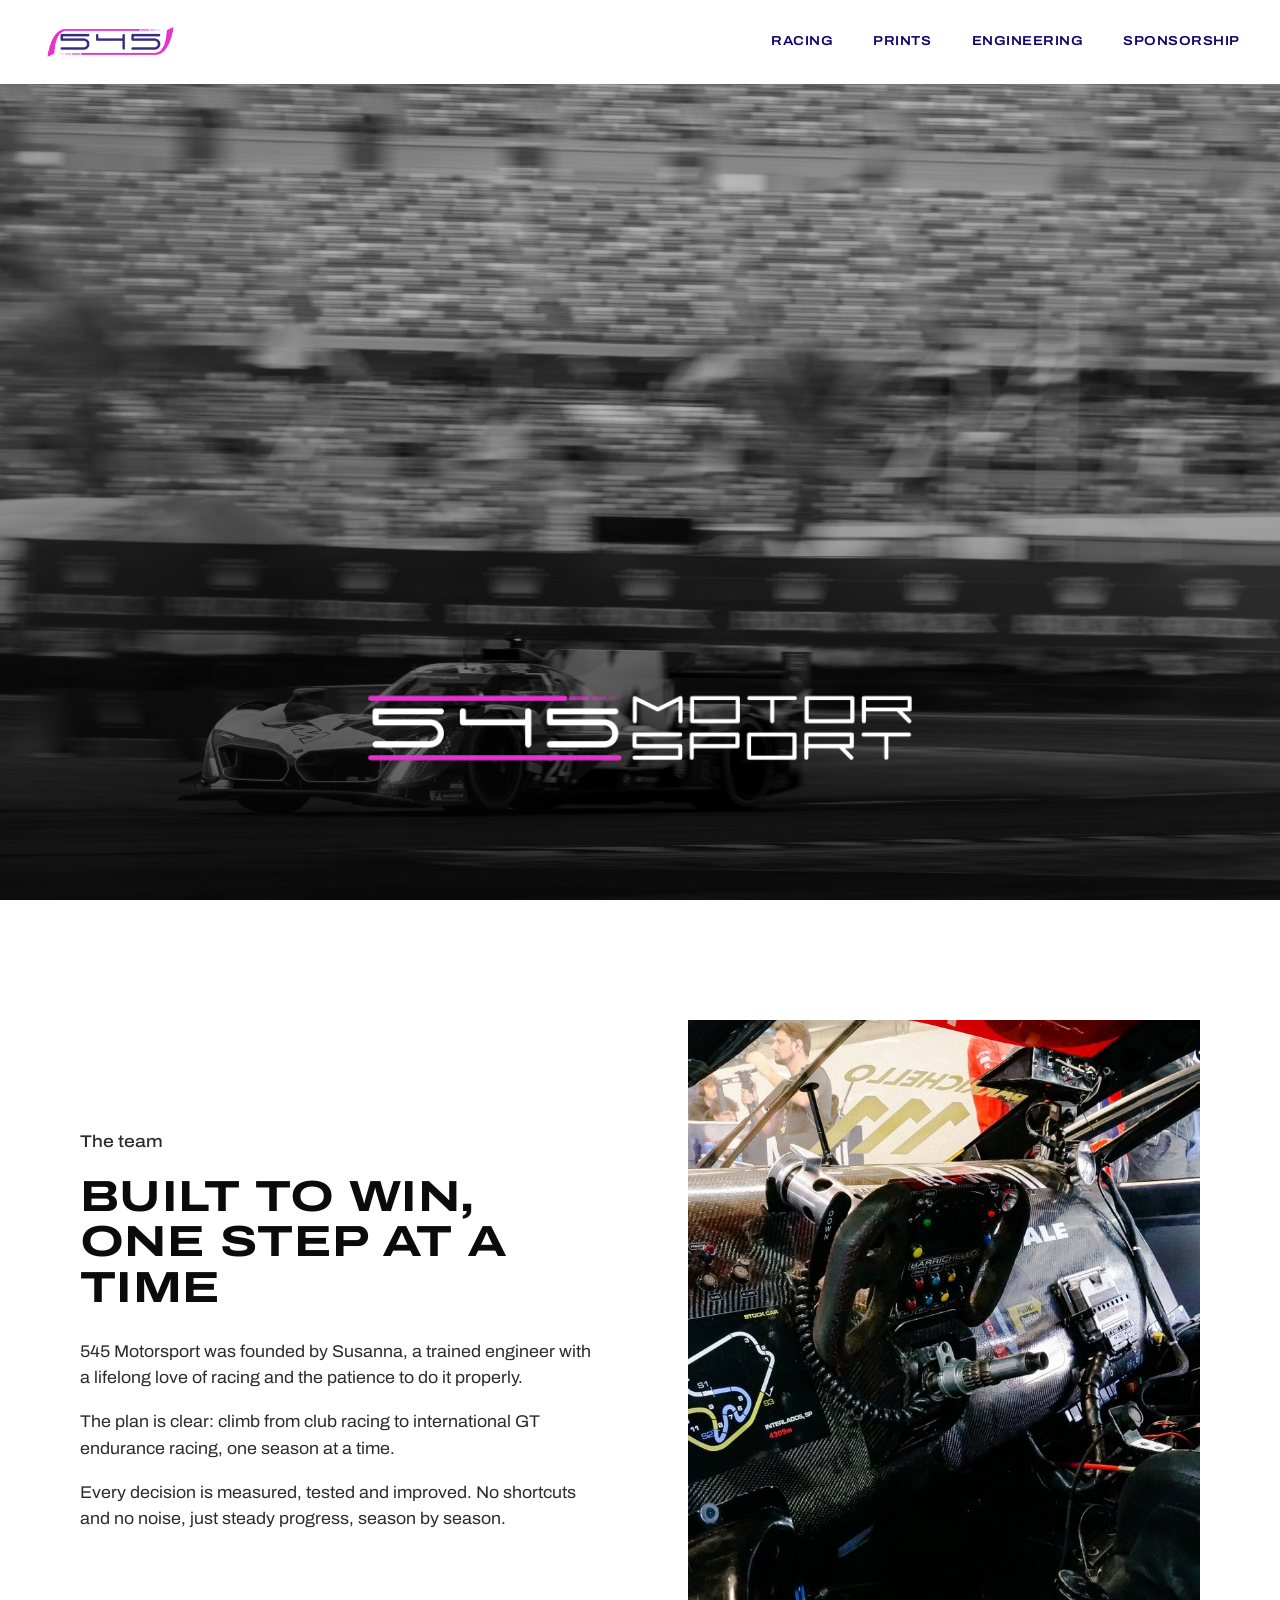
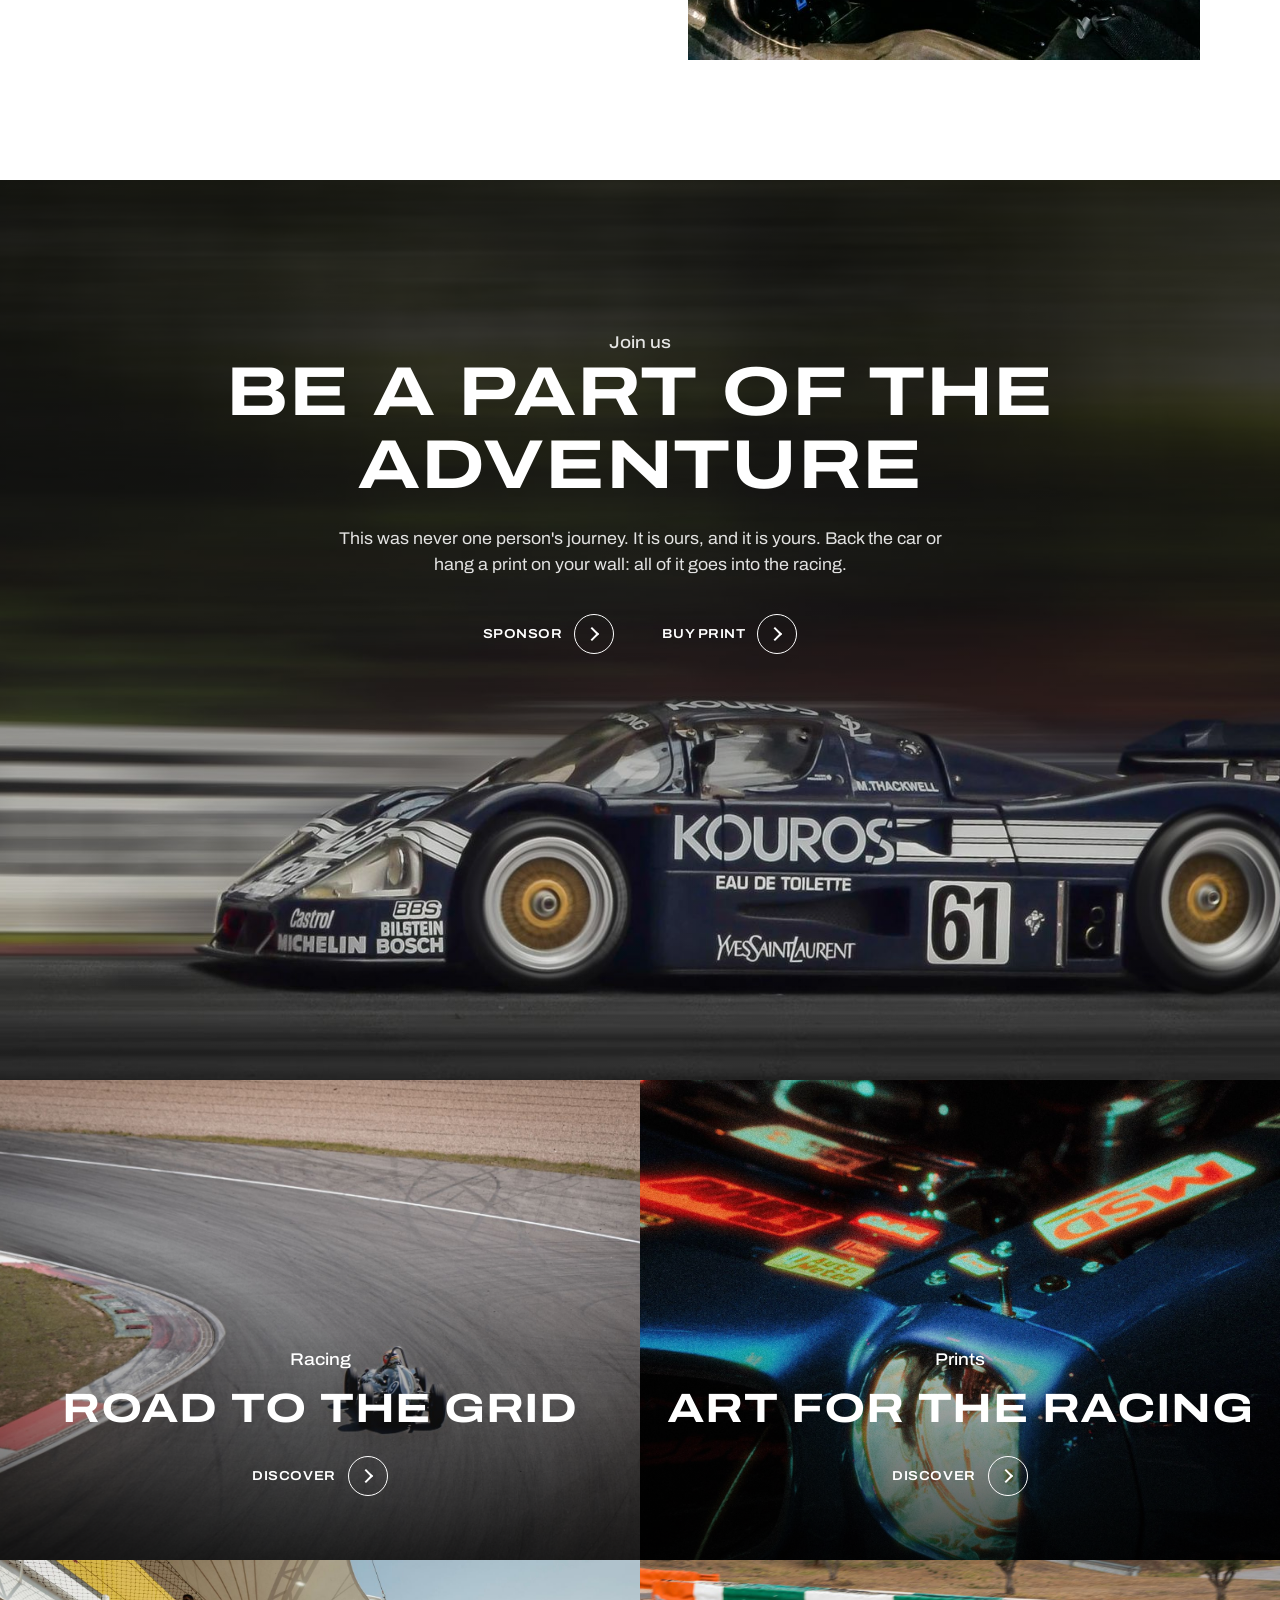
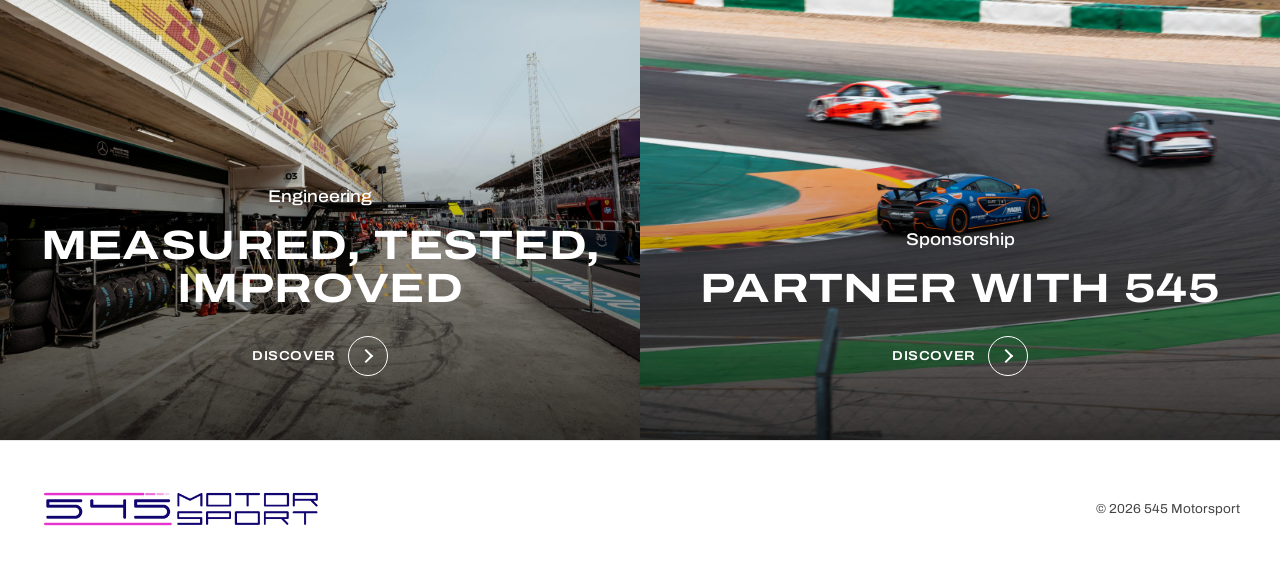
==== commit 801a5925: "Drop the Le Mans 2035 storyline; fix squashed phone logo; GIF always plays - Home hero is now just t" ====
--- a/index.html
+++ b/index.html
@@ -3,19 +3,19 @@
 <head>
   <meta charset="utf-8">
   <meta name="viewport" content="width=device-width, initial-scale=1">
-  <meta name="description" content="545 Motorsport: an engineer-led endurance racing team with one goal, to win the 24 Hours of Le Mans by 2035.">
+  <meta name="description" content="545 Motorsport: an engineer-led racing team, climbing from club racing to GT endurance racing.">
   <title>545 Motorsport</title>
   <link rel="icon" href="logo/favicon.png?v=2" type="image/png">
   <link rel="apple-touch-icon" href="logo/apple-touch-icon.png?v=2">
   <link rel="preconnect" href="https://fonts.googleapis.com">
   <link rel="preconnect" href="https://fonts.gstatic.com" crossorigin>
   <link href="https://fonts.googleapis.com/css2?family=Archivo:wdth,wght@100..125,400..700&display=swap" rel="stylesheet">
-  <link rel="stylesheet" href="style.css?v=1794671868">
+  <link rel="stylesheet" href="style.css?v=1794672128">
 </head>
 <body>
 <header class="top">
   <nav class="nav">
-    <a href="index.html" class="nav-logo" aria-label="545 Motorsport home"><picture><source srcset="logo/545-navy.png" media="(prefers-reduced-motion: reduce)"><img src="logo/545-navy-loop.gif?v=5" alt="545" width="960" height="300"></picture></a>
+    <a href="index.html" class="nav-logo" aria-label="545 Motorsport home"><img src="logo/545-navy-loop.gif?v=5" alt="545" width="960" height="300"></a>
     <a href="journey.html">Racing</a>
     <a href="prints.html">Prints</a>
     <a href="engineering.html">Engineering</a>
@@ -25,18 +25,17 @@
 <main>
   <section class="hero" style="background-image:url('img/hero.jpg')">
     <div class="hero-inner">
-      <img class="hero-logo" src="logo/545-motorsport-white.png" alt="545 Motorsport">
-      <h1 class="display">Win Le Mans by 2035</h1>
+      <h1 class="hero-title"><img class="hero-logo" src="logo/545-motorsport-white.png" alt="545 Motorsport"></h1>
     </div>
   </section>
 
   <section class="story light">
     <div>
       <p class="kicker">The team</p>
-      <h2 class="display">Built to win the biggest race in the world</h2>
+      <h2 class="display">Built to win, one step at a time</h2>
       <p>545 Motorsport was founded by Susanna, a trained engineer with a lifelong love of racing and the patience to do it properly.</p>
-      <p>The plan is clear: climb from club racing to international GT endurance racing, take our place on the grid at La Sarthe, and win the 24 Hours of Le Mans by 2035.</p>
-      <p>Every decision is measured, tested and improved. No shortcuts and no noise, just steady progress towards one chequered flag.</p>
+      <p>The plan is clear: climb from club racing to international GT endurance racing, one season at a time.</p>
+      <p>Every decision is measured, tested and improved. No shortcuts and no noise, just steady progress, season by season.</p>
     </div>
     <img src="img/cockpit.jpg" alt="Inside a racing car cockpit">
   </section>
--- a/style.css
+++ b/style.css
@@ -75,8 +75,8 @@
   transition: border-color 0.25s;
 }
 .nav a:hover, .nav a[aria-current="page"] { border-bottom-color: var(--logo-pink); }
-.nav .nav-logo { margin-right: auto; border: 0; padding: 0; }
-.nav .nav-logo img { height: 44px; width: auto; display: block; }
+.nav .nav-logo { margin-right: auto; border: 0; padding: 0; flex-shrink: 0; }
+.nav .nav-logo img { height: 44px; width: auto; max-width: none; display: block; }
 
 /* Full-bleed photo heroes */
 .hero {
@@ -100,6 +100,7 @@
 .hero-inner { position: relative; padding: 0 24px 96px; max-width: 1100px; }
 .hero .display { font-size: clamp(34px, 5.6vw, 76px); }
 .hero .lede { max-width: 640px; margin: 22px auto 0; font-size: 17px; color: rgba(255,255,255,0.85); }
+.hero-title { margin: 0; line-height: 0; }
 .hero-logo { width: min(560px, 82vw); height: auto; margin: 0 auto 36px; }
 
 /* Text-and-arrow links, Ferrari style */
@@ -343,9 +344,10 @@
 
 }
 @media (max-width: 640px) {
-  .nav { padding: 0 16px; gap: 14px; height: 64px; }
-  .nav a { font-size: 10px; letter-spacing: 0; }
-  .nav .nav-logo img { height: 30px; }
+  .nav { padding: 10px 16px 8px; height: auto; flex-wrap: wrap; justify-content: center; gap: 4px 18px; }
+  .nav .nav-logo { margin: 0; flex-basis: 100%; display: flex; justify-content: center; }
+  .nav .nav-logo img { height: 36px; }
+  .nav a { font-size: 11px; letter-spacing: 0.02em; }
   .site-foot { padding: 36px 16px; }
   .site-foot img { height: 30px; }
   .section { padding: 80px 16px; }
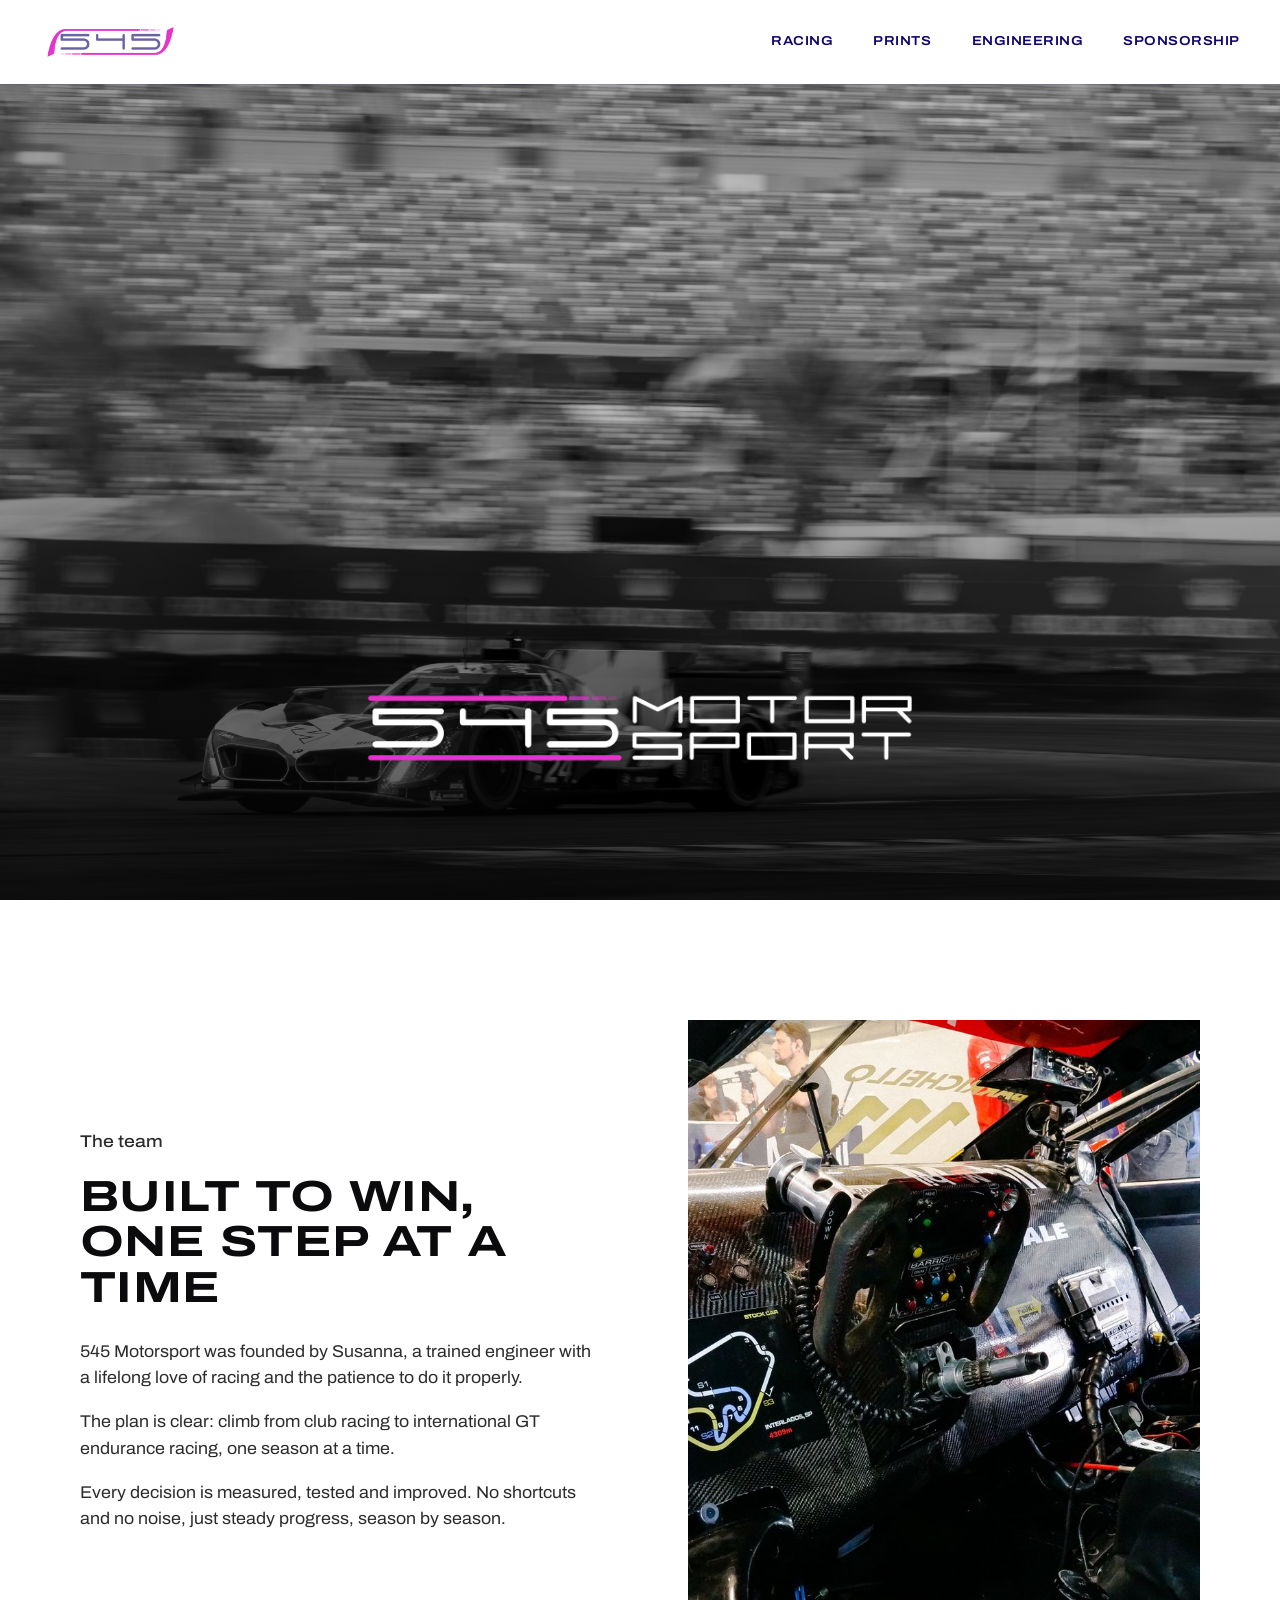
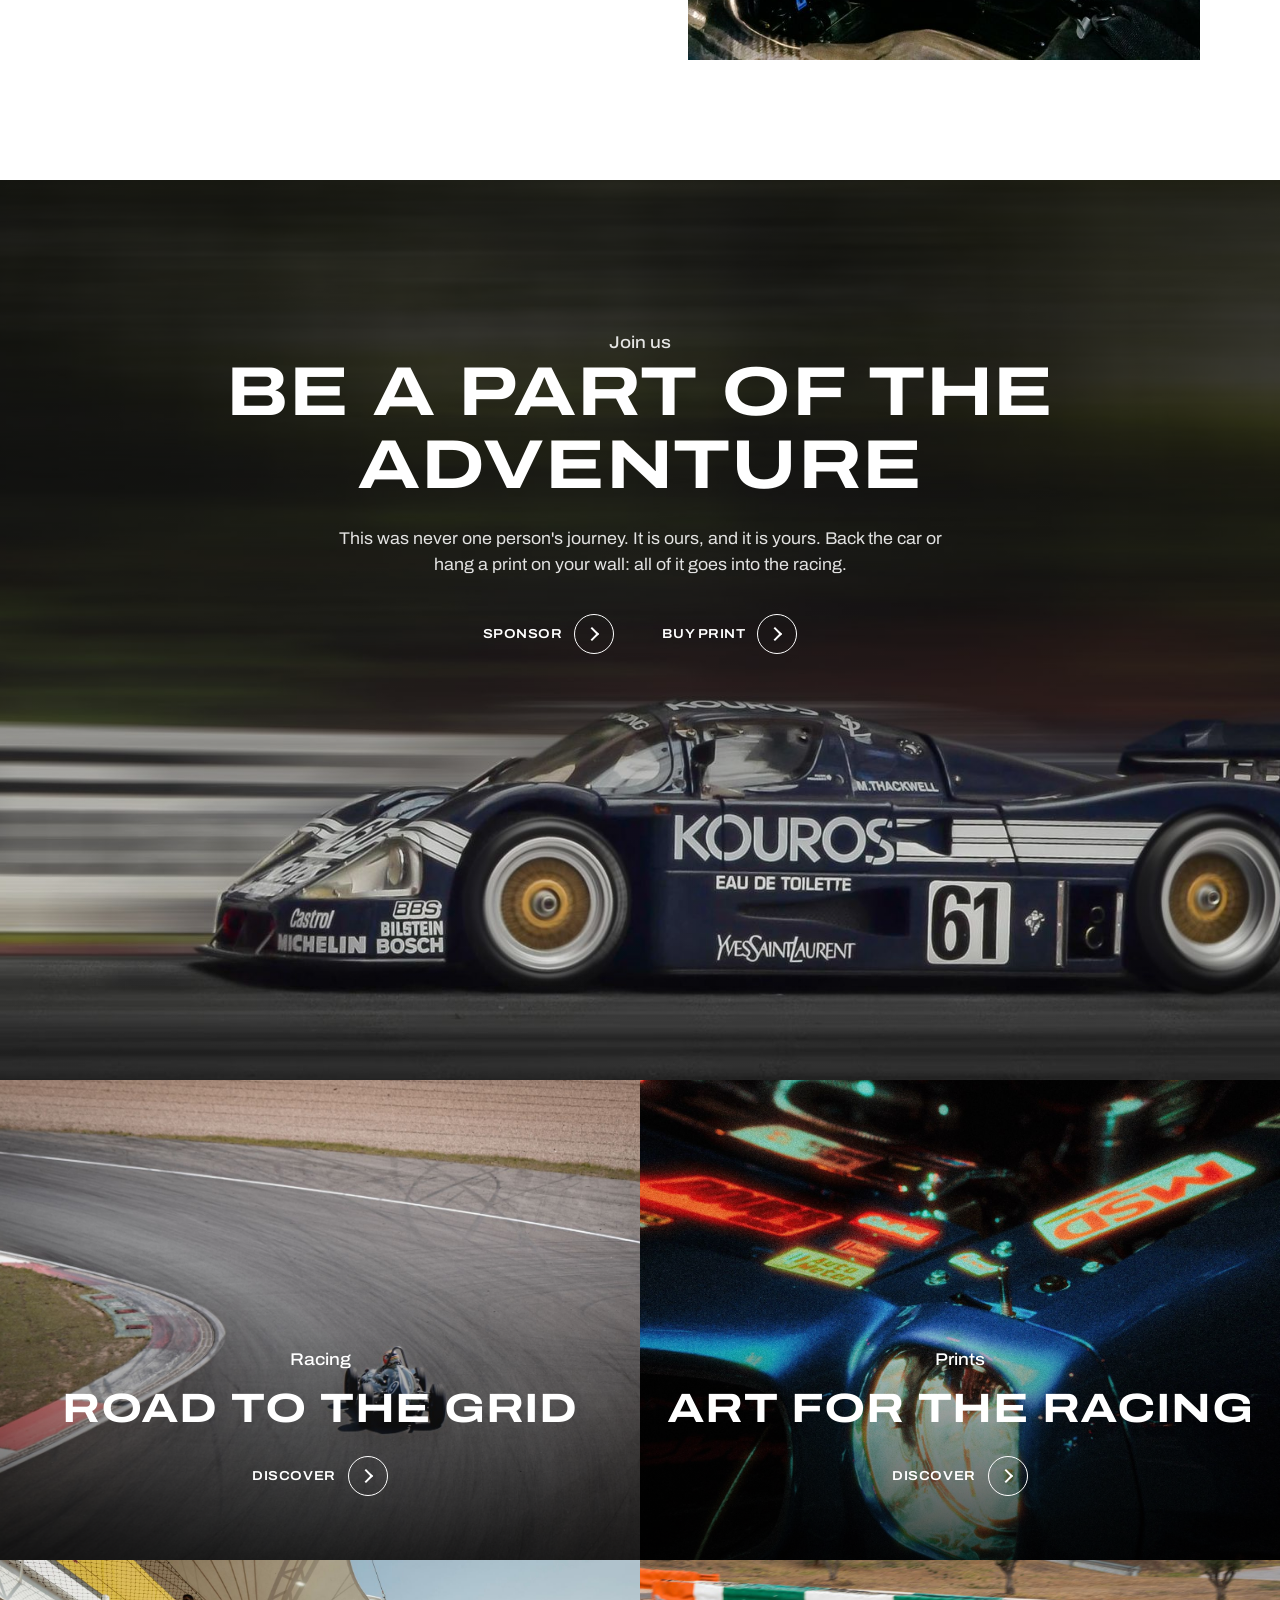
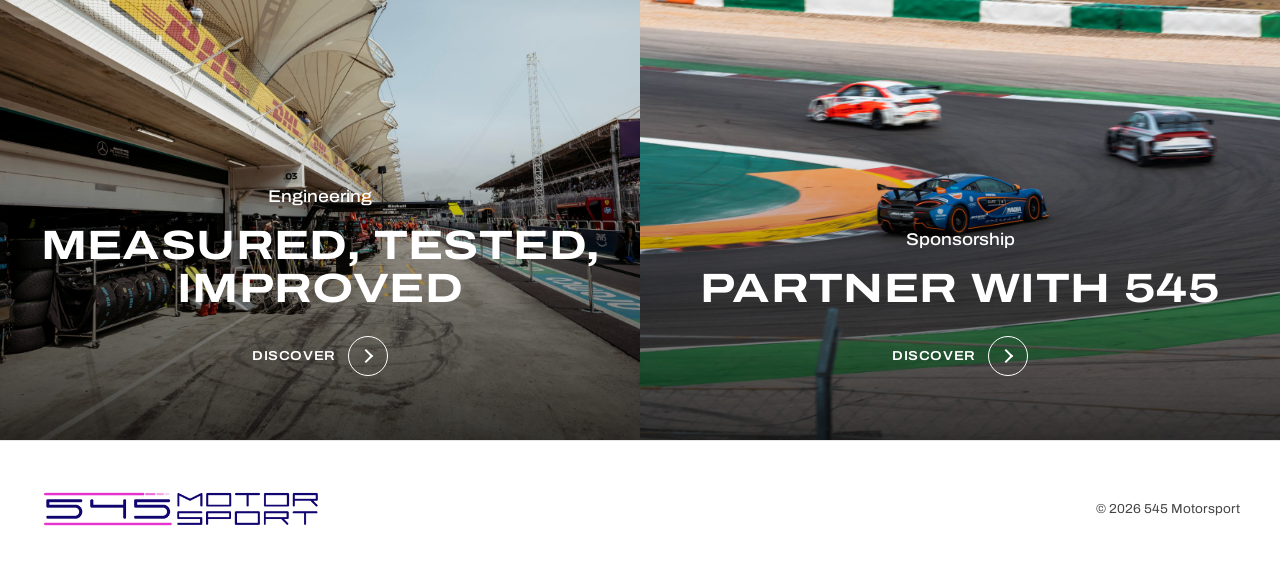
==== commit 598f8a6b: "Lock logo proportions in every browser (Safari-safe) Header, hero and footer logos get a fixed aspec" ====
--- a/index.html
+++ b/index.html
@@ -10,7 +10,7 @@
   <link rel="preconnect" href="https://fonts.googleapis.com">
   <link rel="preconnect" href="https://fonts.gstatic.com" crossorigin>
   <link href="https://fonts.googleapis.com/css2?family=Archivo:wdth,wght@100..125,400..700&display=swap" rel="stylesheet">
-  <link rel="stylesheet" href="style.css?v=1794672128">
+  <link rel="stylesheet" href="style.css?v=1794672433">
 </head>
 <body>
 <header class="top">
--- a/style.css
+++ b/style.css
@@ -76,7 +76,7 @@
 }
 .nav a:hover, .nav a[aria-current="page"] { border-bottom-color: var(--logo-pink); }
 .nav .nav-logo { margin-right: auto; border: 0; padding: 0; flex-shrink: 0; }
-.nav .nav-logo img { height: 44px; width: auto; max-width: none; display: block; }
+.nav .nav-logo img { height: 44px; width: auto; max-width: none; aspect-ratio: 16 / 5; flex: none; object-fit: contain; display: block; }
 
 /* Full-bleed photo heroes */
 .hero {
@@ -101,7 +101,7 @@
 .hero .display { font-size: clamp(34px, 5.6vw, 76px); }
 .hero .lede { max-width: 640px; margin: 22px auto 0; font-size: 17px; color: rgba(255,255,255,0.85); }
 .hero-title { margin: 0; line-height: 0; }
-.hero-logo { width: min(560px, 82vw); height: auto; margin: 0 auto 36px; }
+.hero-logo { width: min(560px, 82vw); height: auto; aspect-ratio: 3872 / 550; object-fit: contain; margin: 0 auto 36px; }
 
 /* Text-and-arrow links, Ferrari style */
 .go {
@@ -329,7 +329,7 @@
   gap: 20px;
   border-top: 1px solid var(--grey-2);
 }
-.site-foot img { height: 40px; width: auto; }
+.site-foot img { height: 40px; width: auto; max-width: none; aspect-ratio: 3872 / 550; flex: none; object-fit: contain; }
 .site-foot p { margin: 0; font-size: 13px; color: #444; }
 
 @media (max-width: 900px) {
@@ -345,7 +345,8 @@
 }
 @media (max-width: 640px) {
   .nav { padding: 10px 16px 8px; height: auto; flex-wrap: wrap; justify-content: center; gap: 4px 18px; }
-  .nav .nav-logo { margin: 0; flex-basis: 100%; display: flex; justify-content: center; }
+  .nav .nav-logo { margin: 0; flex-basis: 100%; display: block; text-align: center; }
+  .nav .nav-logo img { display: inline-block; }
   .nav .nav-logo img { height: 36px; }
   .nav a { font-size: 11px; letter-spacing: 0.02em; }
   .site-foot { padding: 36px 16px; }
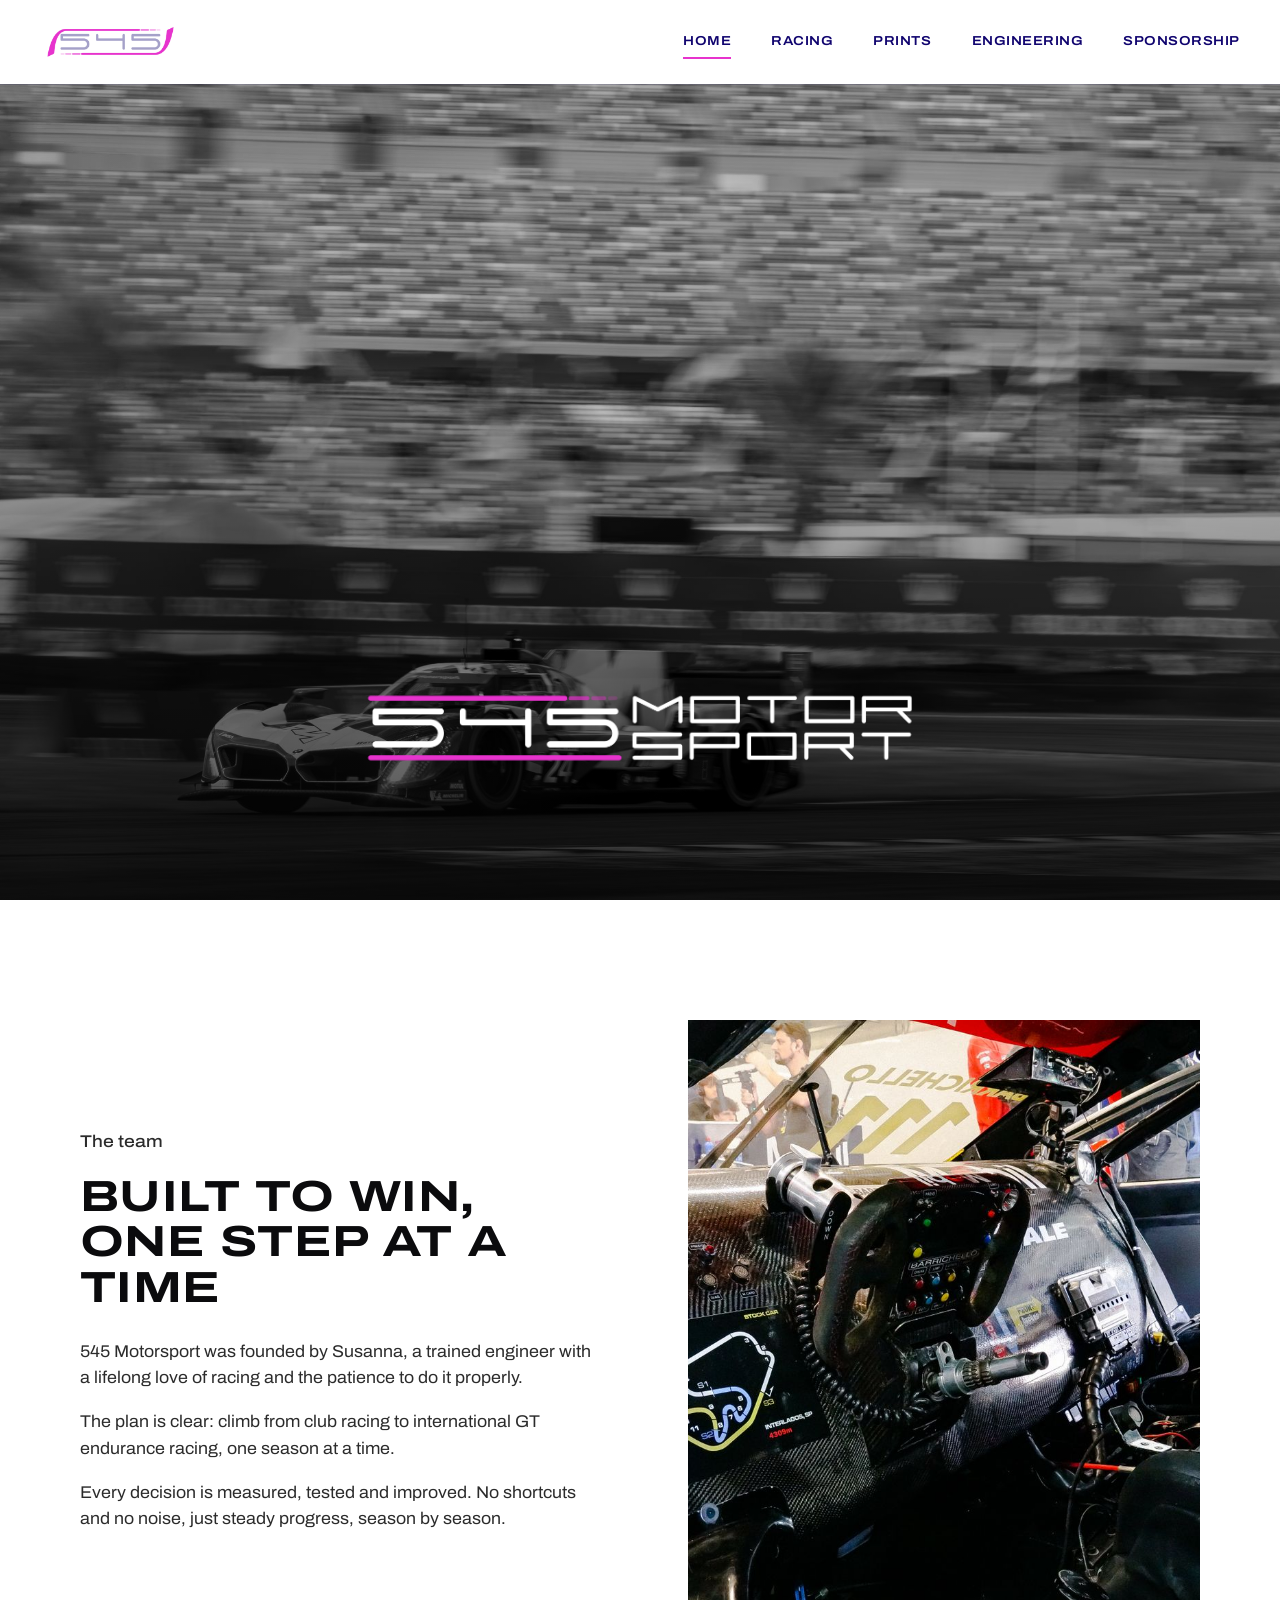
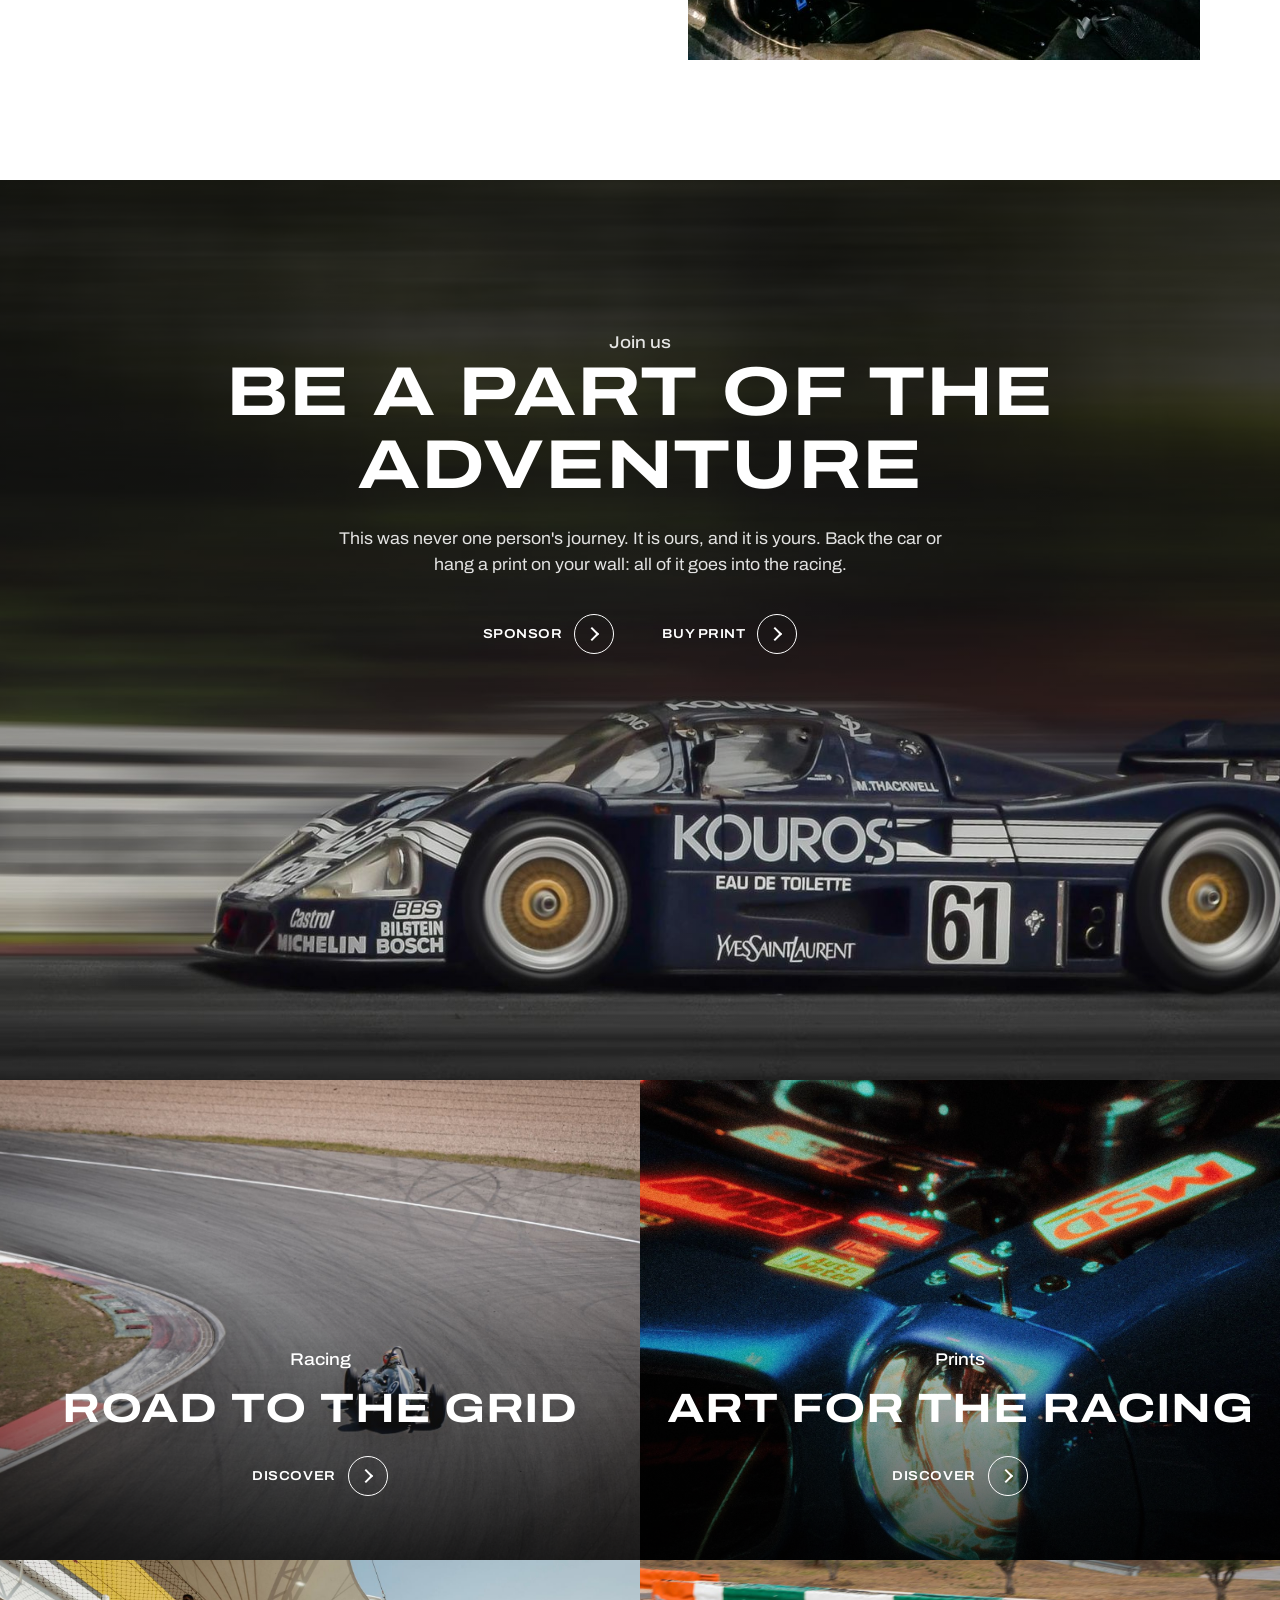
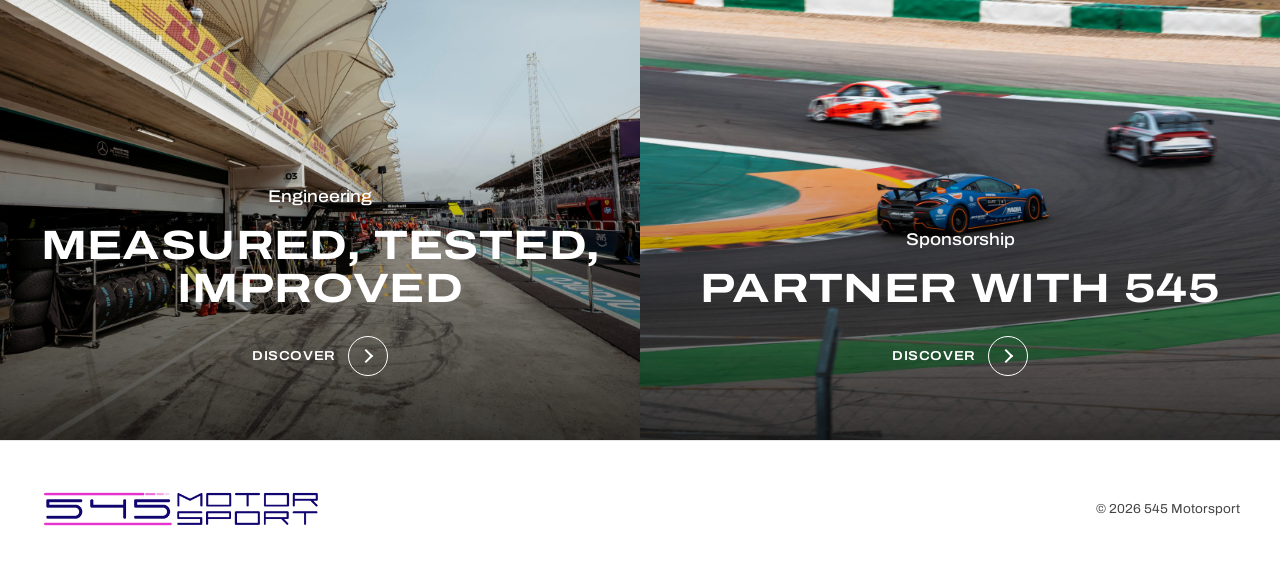
==== commit 03116db7: "Add a Home link to the menu on every page Phone menu tightened so all five links sit on one row.  Co" ====
--- a/index.html
+++ b/index.html
@@ -10,12 +10,13 @@
   <link rel="preconnect" href="https://fonts.googleapis.com">
   <link rel="preconnect" href="https://fonts.gstatic.com" crossorigin>
   <link href="https://fonts.googleapis.com/css2?family=Archivo:wdth,wght@100..125,400..700&display=swap" rel="stylesheet">
-  <link rel="stylesheet" href="style.css?v=1794672433">
+  <link rel="stylesheet" href="style.css?v=1794672630">
 </head>
 <body>
 <header class="top">
   <nav class="nav">
     <a href="index.html" class="nav-logo" aria-label="545 Motorsport home"><img src="logo/545-navy-loop.gif?v=5" alt="545" width="960" height="300"></a>
+    <a href="index.html" aria-current="page">Home</a>
     <a href="journey.html">Racing</a>
     <a href="prints.html">Prints</a>
     <a href="engineering.html">Engineering</a>
--- a/style.css
+++ b/style.css
@@ -344,11 +344,11 @@
 
 }
 @media (max-width: 640px) {
-  .nav { padding: 10px 16px 8px; height: auto; flex-wrap: wrap; justify-content: center; gap: 4px 18px; }
+  .nav { padding: 10px 8px 8px; height: auto; flex-wrap: wrap; justify-content: center; gap: 4px 11px; }
   .nav .nav-logo { margin: 0; flex-basis: 100%; display: block; text-align: center; }
   .nav .nav-logo img { display: inline-block; }
   .nav .nav-logo img { height: 36px; }
-  .nav a { font-size: 11px; letter-spacing: 0.02em; }
+  .nav a { font-size: 10px; letter-spacing: 0; font-stretch: 100%; }
   .site-foot { padding: 36px 16px; }
   .site-foot img { height: 30px; }
   .section { padding: 80px 16px; }
